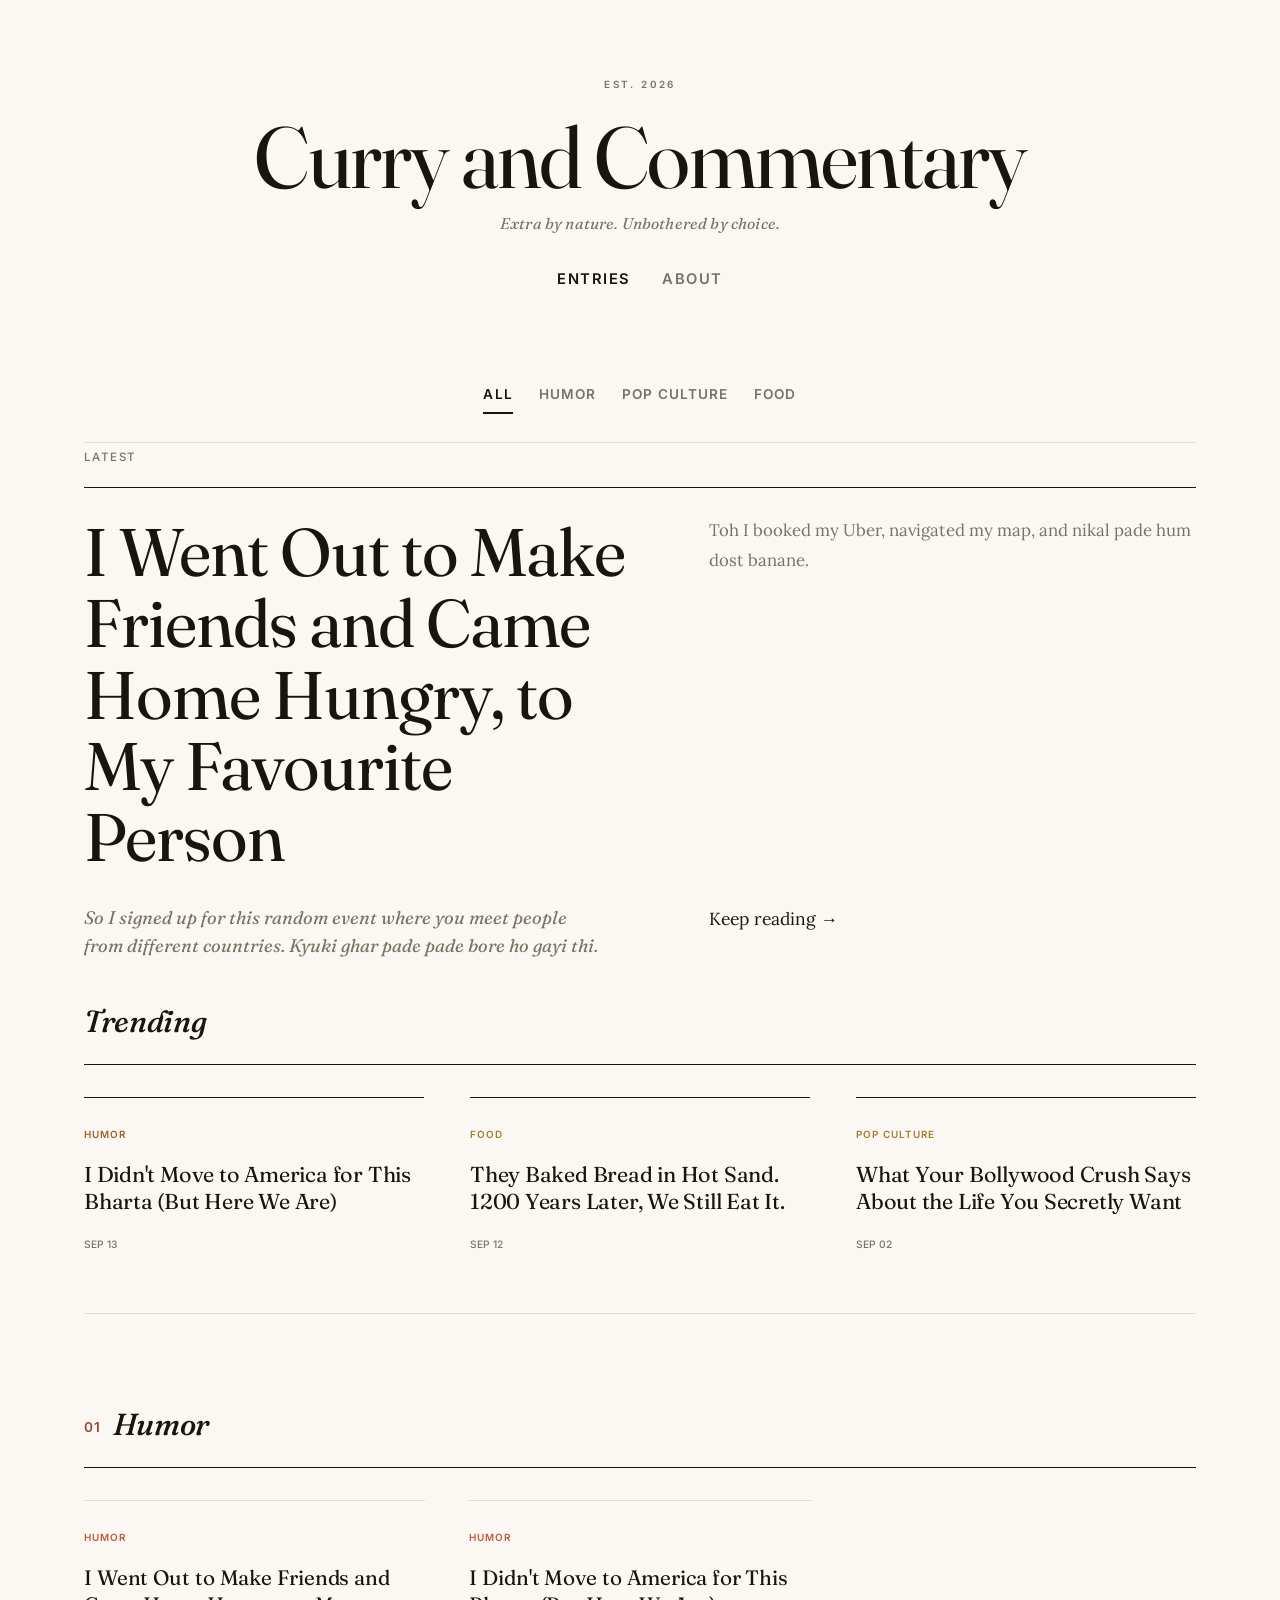
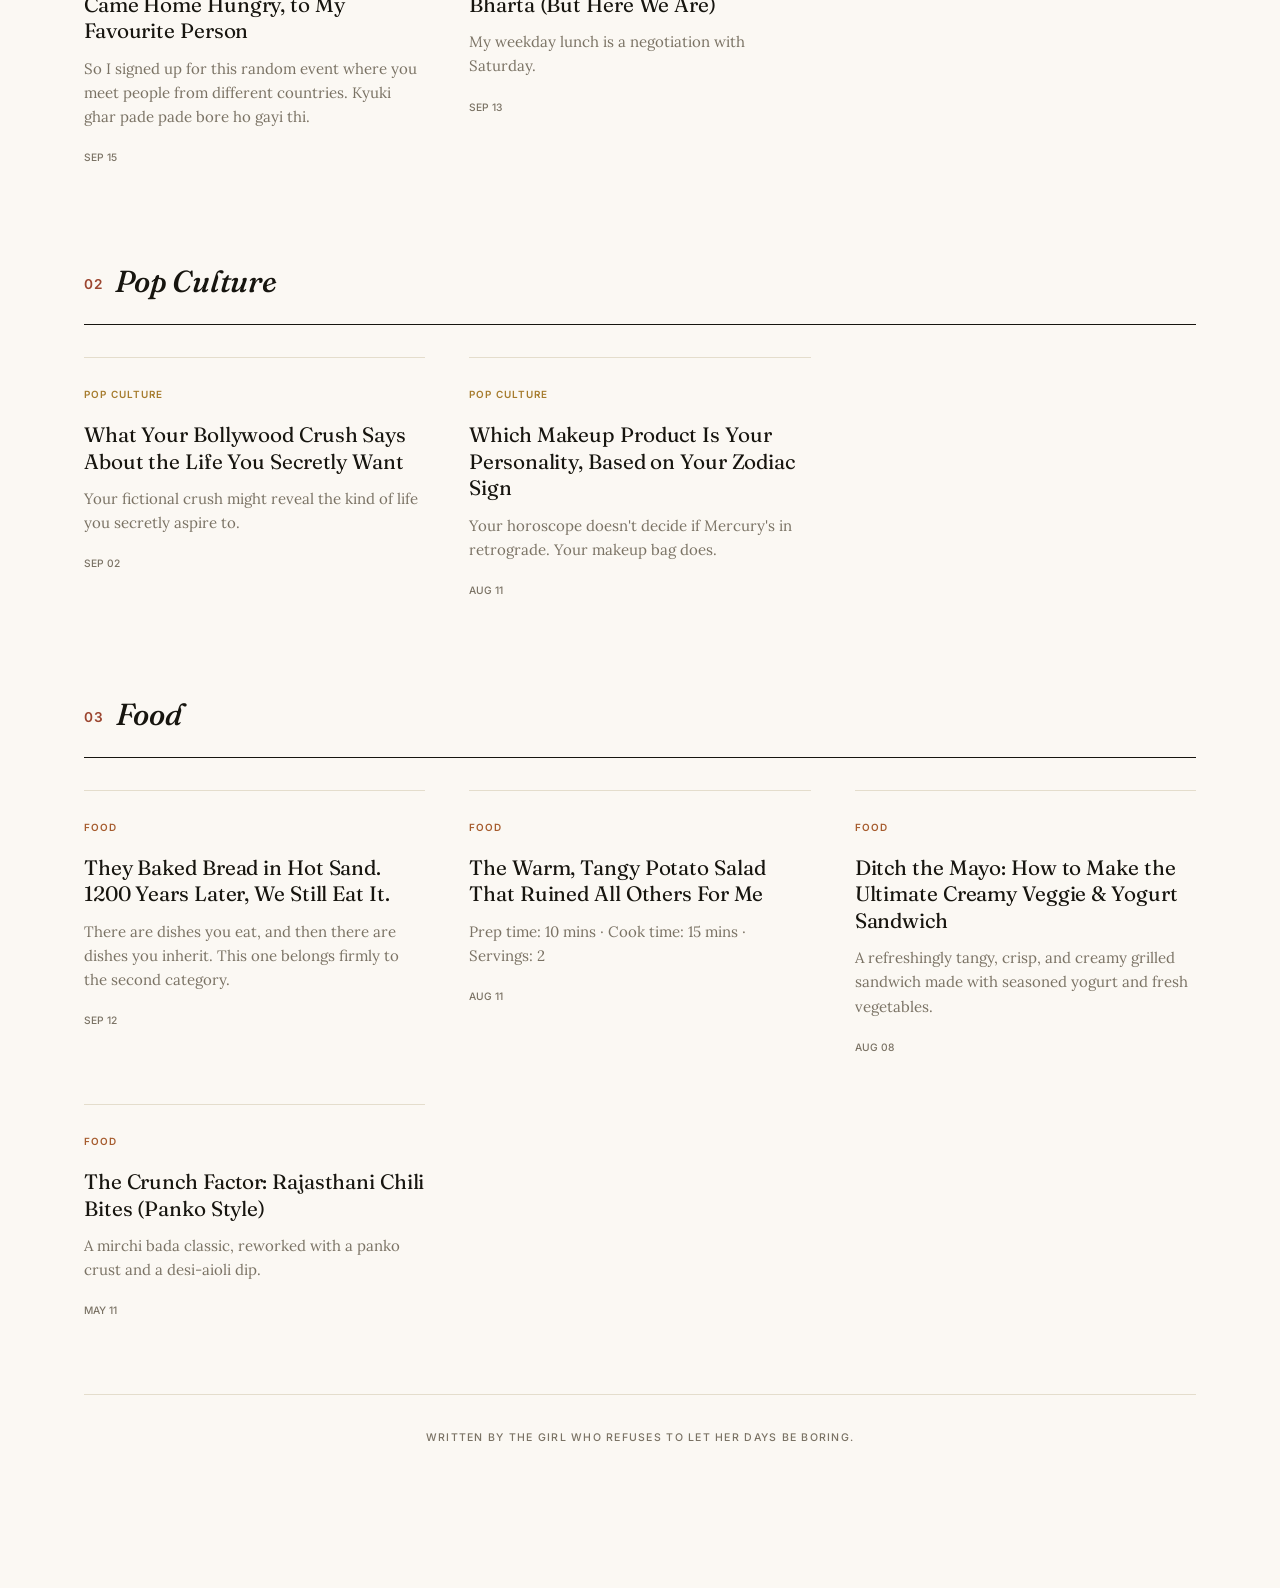
==== index.html @ 1347453e "Update index.html" ====
<!DOCTYPE html>
<html lang="en">
<head>
<meta charset="UTF-8">
<meta name="viewport" content="width=device-width, initial-scale=1.0">
<title>Curry and Commentary</title>
<meta name="description" content="Extra by nature. Unbothered by choice.">
<link rel="stylesheet" href="style.css">
</head>
<body class="home">
<div class="sky">

  <header class="site-head">
    <span class="mark">est. 2026</span>
    <h1>Curry and Commentary</h1>
    <p>Extra by nature. Unbothered by choice.</p>
    <nav class="site-nav">
      <a href="index.html" class="current">Entries</a>
      <a href="about.html">About</a>
    </nav>
  </header>

  <nav class="genre-nav">
      <a class="genre-pill active" href="#top">All</a>
      <a class="genre-pill" href="#sec-humor">Humor</a>
      <a class="genre-pill" href="#sec-pop-culture">Pop Culture</a>
      <a class="genre-pill" href="#sec-food">Food</a>
  </nav>

  <main class="page mag" id="top">

    <div class="entry-meta">Latest</div>
    <div class="entry">
      <h2><a href="post-24.html" style="color:inherit;background-image:none;">I Went Out to Make Friends and Came Home Hungry, to My Favourite Person</a></h2>
      <p class="dek">So I signed up for this random event where you meet people from different countries. Kyuki ghar pade pade bore ho gayi thi.</p>
      <p>Toh I booked my Uber, navigated my map, and nikal pade hum dost banane.</p>
      <p><a href="post-24.html">Keep reading →</a></p>
    </div>

    <div class="section-head" style="margin-top:36px;">
      <h2>Trending</h2>
    </div>
    <div class="trending-strip">
      <a class="trending-card" href="post-23.html">
        <span class="tag">Humor</span>
        <h4>I Didn't Move to America for This Bharta (But Here We Are)</h4>
        <span class="card-date">Sep 13</span>
      </a>
      <a class="trending-card" href="post-22.html">
        <span class="tag">Food</span>
        <h4>They Baked Bread in Hot Sand. 1200 Years Later, We Still Eat It.</h4>
        <span class="card-date">Sep 12</span>
      </a>
      <a class="trending-card" href="post-21.html">
        <span class="tag">Pop Culture</span>
        <h4>What Your Bollywood Crush Says About the Life You Secretly Want</h4>
        <span class="card-date">Sep 02</span>
      </a>
    </div>

    <hr class="rule">

    <section class="genre-section" id="sec-humor">
      <div class="section-head">
        <h2>Humor</h2>
      </div>
      <div class="card-grid">
      <article class="card">
        <span class="card-genre">Humor</span>
        <h3><a href="post-24.html" style="color:inherit;">I Went Out to Make Friends and Came Home Hungry, to My Favourite Person</a></h3>
        <p>So I signed up for this random event where you meet people from different countries. Kyuki ghar pade pade bore ho gayi thi.</p>
        <span class="card-date">Sep 15</span>
      </article>
      <article class="card">
        <span class="card-genre">Humor</span>
        <h3><a href="post-23.html" style="color:inherit;">I Didn't Move to America for This Bharta (But Here We Are)</a></h3>
        <p>My weekday lunch is a negotiation with Saturday.</p>
        <span class="card-date">Sep 13</span>
      </article>
      </div>
    </section>

    <section class="genre-section" id="sec-pop-culture">
      <div class="section-head">
        <h2>Pop Culture</h2>
      </div>
      <div class="card-grid">
      <article class="card">
        <span class="card-genre">Pop Culture</span>
        <h3><a href="post-21.html" style="color:inherit;">What Your Bollywood Crush Says About the Life You Secretly Want</a></h3>
        <p>Your fictional crush might reveal the kind of life you secretly aspire to.</p>
        <span class="card-date">Sep 02</span>
      </article>
      <article class="card">
        <span class="card-genre">Pop Culture</span>
        <h3><a href="post-20.html" style="color:inherit;">Which Makeup Product Is Your Personality, Based on Your Zodiac Sign</a></h3>
        <p>Your horoscope doesn't decide if Mercury's in retrograde. Your makeup bag does.</p>
        <span class="card-date">Aug 11</span>
      </article>
      </div>
    </section>

    <section class="genre-section" id="sec-food">
      <div class="section-head">
        <h2>Food</h2>
      </div>
      <div class="card-grid">
      <article class="card">
        <span class="card-genre">Food</span>
        <h3><a href="post-22.html" style="color:inherit;">They Baked Bread in Hot Sand. 1200 Years Later, We Still Eat It.</a></h3>
        <p>There are dishes you eat, and then there are dishes you inherit. This one belongs firmly to the second category.</p>
        <span class="card-date">Sep 12</span>
      </article>
      <article class="card">
        <span class="card-genre">Food</span>
        <h3><a href="post-19.html" style="color:inherit;">The Warm, Tangy Potato Salad That Ruined All Others For Me</a></h3>
        <p>Prep time: 10 mins · Cook time: 15 mins · Servings: 2</p>
        <span class="card-date">Aug 11</span>
      </article>
      <article class="card">
        <span class="card-genre">Food</span>
        <h3><a href="post-18.html" style="color:inherit;">Ditch the Mayo: How to Make the Ultimate Creamy Veggie & Yogurt Sandwich</a></h3>
        <p>A refreshingly tangy, crisp, and creamy grilled sandwich made with seasoned yogurt and fresh vegetables.</p>
        <span class="card-date">Aug 08</span>
      </article>
      <article class="card">
        <span class="card-genre">Food</span>
        <h3><a href="post-15.html" style="color:inherit;">The Crunch Factor: Rajasthani Chili Bites (Panko Style)</a></h3>
        <p>A mirchi bada classic, reworked with a panko crust and a desi-aioli dip.</p>
        <span class="card-date">May 11</span>
      </article>
      </div>
    </section>
  </main>

  <footer class="site-foot">Written by the girl who refuses to let her days be boring.</footer>
</div>

</body>
</html>
---- style.css ----
@import url('https://fonts.googleapis.com/css2?family=Fraunces:ital,opsz,wght@0,9..144,300;0,9..144,400;0,9..144,500;0,9..144,600;1,9..144,400;1,9..144,500&family=Lora:ital,wght@0,400;0,500;1,400;1,500&family=Inter:wght@400;500;600;700&display=swap');

:root {
  --paper: #FBF8F3;
  --paper-alt: #F3EEE3;
  --ink: #17150F;
  --text: #221F18;
  --text-soft: #7A7264;
  --accent: #9C4630;
  --accent-soft: #C98066;
  --line: #E4DDCC;
  --line-strong: #17150F;

  --display: 'Fraunces', serif;
  --body: 'Lora', serif;
  --mono: 'Inter', sans-serif;
}

* { box-sizing: border-box; }
html { scroll-behavior: smooth; }
@media (prefers-reduced-motion: reduce) {
  html { scroll-behavior: auto; }
  * { animation-duration: 0.01ms !important; animation-iteration-count: 1 !important; transition-duration: 0.01ms !important; }
}

body {
  margin: 0;
  background: var(--paper);
  color: var(--text);
  font-family: var(--body);
  line-height: 1.75;
  -webkit-font-smoothing: antialiased;
  font-size: 17px;
}

a {
  color: var(--ink);
  text-decoration: none;
  background-image: linear-gradient(currentColor, currentColor);
  background-size: 0% 1px;
  background-repeat: no-repeat;
  background-position: 0 100%;
  transition: background-size 0.3s ease, color 0.3s ease;
}
a:hover, a:focus-visible { background-size: 100% 1px; color: var(--accent); }
a:focus-visible, button:focus-visible { outline: 1px solid var(--accent); outline-offset: 4px; }

.sky { max-width: 700px; margin: 0 auto; padding: 0 24px 140px; }
body.home .sky { max-width: 1160px; }

/* ---- Masthead ---- */
.site-head {
  color: var(--text);
  text-align: center;
  padding: 68px 0 34px;
  margin-bottom: 56px;
}
.site-head .mark {
  display: inline-block;
  font-family: var(--mono);
  font-weight: 600;
  font-size: 0.62rem;
  letter-spacing: 0.24em;
  text-transform: uppercase;
  color: var(--text-soft);
  margin-bottom: 22px;
}
.site-head h1 {
  font-family: var(--display);
  font-optical-sizing: auto;
  font-weight: 400;
  font-size: clamp(3rem, 9vw, 5.4rem);
  margin: 0 0 10px;
  color: var(--ink);
  letter-spacing: -0.02em;
  line-height: 0.98;
}
.site-head p {
  margin: 0 0 30px;
  font-size: 0.98rem;
  color: var(--text-soft);
  font-style: italic;
  font-family: var(--display);
  letter-spacing: 0.01em;
}
.site-nav {
  display: flex;
  gap: 32px;
  justify-content: center;
  font-family: var(--mono);
  font-weight: 600;
  font-size: 0.92rem;
  letter-spacing: 0.1em;
  text-transform: uppercase;
}
.site-nav a { color: var(--text-soft); background-image: none; }
.site-nav a.current { color: var(--ink); }
.site-nav a:hover { color: var(--accent); }

/* ---- Genre nav — quiet, no fills ---- */
.genre-nav {
  display: flex;
  gap: 26px;
  justify-content: center;
  flex-wrap: wrap;
  overflow-x: auto;
  padding: 0 2px 60px;
  -webkit-overflow-scrolling: touch;
  scrollbar-width: none;
  border-bottom: 1px solid var(--line);
  margin-bottom: 4px;
  padding-bottom: 28px;
}
.genre-nav::-webkit-scrollbar { display: none; }
.genre-pill {
  flex: 0 0 auto;
  font-family: var(--mono);
  font-weight: 600;
  font-size: 0.85rem;
  text-transform: uppercase;
  letter-spacing: 0.08em;
  padding: 0 0 5px;
  border: none;
  border-bottom: 2px solid transparent;
  border-radius: 0;
  background: transparent;
  color: var(--text-soft);
  white-space: nowrap;
  cursor: pointer;
  transition: color 0.25s ease, border-color 0.25s ease;
}
.genre-pill:hover { color: var(--accent); border-bottom-color: var(--accent-soft); }
.genre-pill.active { color: var(--ink); border-bottom-color: var(--ink); }

/* ---- Article page ---- */
.page {
  background: transparent;
  border: none;
  box-shadow: none;
  padding: 0;
  position: relative;
  animation: rise 0.5s ease both;
}
@keyframes rise { from { opacity: 0; transform: translateY(6px); } to { opacity: 1; transform: translateY(0); } }

.stamp {
  position: absolute;
  top: 2px;
  right: 0;
  width: auto;
  height: auto;
  border: none;
  background: transparent;
  text-align: right;
}
.stamp-inner { font-family: var(--mono); font-weight: 500; font-size: 0.62rem; line-height: 1.4; text-align: right; color: var(--text-soft); letter-spacing: 0.06em; text-transform: uppercase; }
.stamp-inner b { display: block; font-size: 0.9rem; font-family: var(--display); font-style: italic; color: var(--ink); }
@media (max-width: 600px) { .stamp { position: static; margin: 0 0 22px; text-align: left; } .stamp-inner, .stamp-inner b { text-align: left; } }

.entry-meta {
  font-family: var(--mono);
  font-size: 0.66rem;
  font-weight: 500;
  text-transform: uppercase;
  letter-spacing: 0.12em;
  color: var(--text-soft);
  margin-bottom: 22px;
  padding-right: 90px;
}
.entry-meta a { color: var(--text-soft); font-weight: 600; }
.entry-meta a:hover { color: var(--accent); }

.entry h2, .entry h1.post-title {
  font-family: var(--display);
  font-optical-sizing: auto;
  font-weight: 400;
  font-style: normal;
  font-size: clamp(2.1rem, 5.4vw, 3.1rem);
  line-height: 1.06;
  letter-spacing: -0.015em;
  margin: 0 0 20px;
  max-width: 100%;
  color: var(--ink);
}
.entry .dek {
  color: var(--text-soft);
  font-size: 1.14rem;
  font-style: italic;
  font-family: var(--display);
  margin: 0 0 46px;
  max-width: 92%;
  border-left: none;
  padding-left: 0;
  line-height: 1.5;
}
.entry p { margin: 0 0 24px; font-size: 1.09rem; }
/* Drop cap on the actual opening line of the article — not the italic dek above it */
.entry .dek + p::first-letter,
.entry > p:first-child:not(.dek)::first-letter {
  font-family: var(--display);
  font-weight: 400;
  font-style: italic;
  font-size: 4.2em;
  float: left;
  line-height: 0.78;
  padding: 0.06em 0.1em 0 0;
  color: var(--accent);
}

.entry h3.sub {
  font-family: var(--display);
  font-weight: 500;
  font-style: italic;
  font-size: 1.5rem;
  margin: 54px 0 18px;
  color: var(--ink);
  padding-bottom: 0;
  border-bottom: none;
  position: static;
}
.entry h3.sub::before { content: none; }
.entry ul.tactics, .entry ol.tactics { margin: 0 0 24px; padding-left: 26px; }
.entry ul.tactics li, .entry ol.tactics li { margin-bottom: 12px; font-size: 1.06rem; }

.exchange {
  margin: 0 0 24px;
  padding: 4px 0 4px 22px;
  background: transparent;
  border-left: 1px solid var(--line-strong);
  border-radius: 0;
}
.exchange p { margin: 0 0 4px; font-size: 1.02rem; }
.exchange p:last-child { margin-bottom: 0; }
.exchange .who { font-family: var(--mono); font-weight: 600; font-size: 0.62rem; text-transform: uppercase; letter-spacing: 0.1em; color: var(--accent); }

.entry blockquote.kill-shot {
  font-family: var(--display);
  font-style: italic;
  font-weight: 400;
  font-size: 1.6rem;
  line-height: 1.35;
  border-left: none;
  padding: 6px 0;
  margin: 44px 0;
  color: var(--ink);
  letter-spacing: -0.01em;
}
@media (min-width: 860px) {
  .entry blockquote.kill-shot {
    margin-left: -40px;
    margin-right: -40px;
    font-size: 1.85rem;
  }
}

hr.rule { border: none; border-top: 1px solid var(--line); margin: 56px 0; }

.back-link { display: inline-block; margin-bottom: 42px; font-family: var(--mono); font-weight: 500; font-size: 0.68rem; text-transform: uppercase; letter-spacing: 0.1em; color: var(--text-soft); }
.back-link:hover { color: var(--accent); }

.engagement { margin: 56px 0 12px; padding-top: 32px; border-top: 1px solid var(--line); }
.engagement #like-btn {
  font-family: var(--mono); font-weight: 500; font-size: 0.78rem;
  background: transparent; border: 1px solid var(--ink); color: var(--ink);
  padding: 9px 20px; border-radius: 100px; cursor: pointer;
  transition: background 0.25s ease, color 0.25s ease, border-color 0.25s ease;
}
.engagement #like-btn:hover { background: var(--ink); border-color: var(--ink); color: var(--paper); }
#disqus_thread { margin-top: 34px; }

/* ---- Index list (fallback) ---- */
.entry-list { margin-top: 8px; }
.entry-row { display: grid; grid-template-columns: 108px 1fr; gap: 22px; padding: 26px 0; border-top: 1px solid var(--line); }
.entry-row .date { font-family: var(--mono); font-weight: 500; font-size: 0.68rem; color: var(--text-soft); padding-top: 4px; text-transform: uppercase; }
.entry-row h3 { font-family: var(--display); font-weight: 500; font-style: italic; font-size: 1.4rem; margin: 0 0 6px; color: var(--ink); }
.entry-row p { margin: 0; color: var(--text-soft); font-size: 0.96rem; }
.entry-row .genre-tag { display: inline-block; font-family: var(--mono); font-weight: 600; font-size: 0.6rem; text-transform: uppercase; letter-spacing: 0.08em; color: var(--accent); margin-top: 8px; }
@media (max-width: 520px) { .entry-row { grid-template-columns: 1fr; gap: 8px; } }

/* ---- Footer ---- */
.site-foot {
  text-align: center; color: var(--text-soft); font-family: var(--mono); font-weight: 500;
  font-size: 0.66rem; text-transform: uppercase; letter-spacing: 0.12em;
  margin-top: 70px; padding-top: 34px; border-top: 1px solid var(--line);
}

/* ================= MAGAZINE HOMEPAGE ================= */
.page.mag { padding: 0; }

.section-head {
  display: flex; align-items: baseline; gap: 14px; justify-content: space-between;
  margin: 84px 0 32px; padding-bottom: 16px; border-bottom: 1px solid var(--line-strong);
}
.section-head h2 {
  font-family: var(--display); font-style: italic; font-weight: 500;
  font-size: 1.9rem; letter-spacing: -0.01em;
  color: var(--ink); margin: 0; position: static; padding-left: 0;
}
.section-head h2::before { content: none; }

/* Editorial numbering on genre sections — purely visual, generated via CSS counters */
.page.mag { counter-reset: section; }
.genre-section { counter-increment: section; }
.genre-section .section-head h2::before {
  content: counter(section, decimal-leading-zero);
  display: inline-block;
  font-family: var(--mono);
  font-style: normal;
  font-weight: 600;
  font-size: 0.85rem;
  letter-spacing: 0.06em;
  color: var(--accent);
  margin-right: 12px;
  vertical-align: middle;
}

.trending-strip { display: grid; grid-template-columns: repeat(3, 1fr); gap: 46px; margin: 0 0 8px; }
.trending-card {
  display: block; background: transparent; border: none; border-top: 1px solid var(--line-strong);
  padding: 20px 0 0; color: inherit; background-image: none;
  transition: opacity 0.25s ease;
}
.trending-card:hover { opacity: 0.7; }
.trending-card .tag {
  display: inline; font-family: var(--mono); font-weight: 600; font-size: 0.62rem;
  text-transform: uppercase; letter-spacing: 0.1em; color: var(--accent);
  background: transparent; padding: 0; border-radius: 0;
}
.trending-card h4 { font-family: var(--display); font-weight: 400; font-style: normal; font-size: 1.35rem; line-height: 1.24; margin: 14px 0 12px; color: var(--ink); letter-spacing: -0.01em; }
.trending-card .card-date { font-family: var(--mono); font-weight: 500; font-size: 0.64rem; color: var(--text-soft); text-transform: uppercase; }
@media (max-width: 700px) { .trending-strip { grid-template-columns: 1fr; gap: 32px; } }

.card-grid { display: grid; grid-template-columns: repeat(3, 1fr); gap: 44px; }
@media (max-width: 700px) { .card-grid { grid-template-columns: 1fr; gap: 32px; } }

.card { border-top: 1px solid var(--line); padding-top: 20px; }
.card .card-genre {
  display: inline; font-family: var(--mono); font-weight: 600; font-size: 0.62rem;
  text-transform: uppercase; letter-spacing: 0.1em; color: var(--accent);
  background: transparent; padding: 0; border-radius: 0;
}
.card h3 { font-family: var(--display); font-weight: 400; font-style: normal; font-size: 1.3rem; line-height: 1.28; margin: 14px 0 12px; color: var(--ink); letter-spacing: -0.005em; }
.card p { color: var(--text-soft); font-size: 0.94rem; margin: 0 0 12px; line-height: 1.6; }
.card .card-date { font-family: var(--mono); font-weight: 500; font-size: 0.64rem; color: var(--text-soft); text-transform: uppercase; }

/* subtle per-genre tint — text color only, never a fill, keeps the quiet palette */
#sec-self-improvement .card-genre, #sec-self-improvement .trending-card .tag { color: #5C6B4F; }
#sec-feminism .card-genre { color: #8E3B4E; }
#sec-beauty .card-genre { color: #B06A82; }
#sec-pop-culture .card-genre { color: #A67C2E; }
#sec-fashion .card-genre { color: #6B4A6E; }
#sec-food .card-genre { color: #A65C2E; }
#sec-humor .card-genre { color: #C1583F; }
#sec-health .card-genre { color: #3E7D6E; }
#sec-career .card-genre { color: #3E5F82; }
#sec-life .card-genre { color: #8C6B3F; }
.trending-strip .trending-card:nth-child(1) .tag { color: #A65C2E; }
.trending-strip .trending-card:nth-child(2) .tag,
.trending-strip .trending-card:nth-child(3) .tag { color: #A67C2E; }

/* first feature block on homepage — a true lead-story spread, not just a bigger card */
#top > .entry-meta {
  padding-right: 0;
  font-size: 0.72rem;
  padding-bottom: 20px;
  margin-bottom: 28px;
  border-bottom: 1px solid var(--line-strong);
}
#top .entry h2 { font-size: clamp(2.6rem, 6.4vw, 4.2rem); }

@media (min-width: 860px) {
  #top .entry {
    display: grid;
    grid-template-columns: 1.15fr 1fr;
    column-gap: 64px;
    row-gap: 12px;
    align-items: start;
  }
  #top .entry > h2 { grid-column: 1; grid-row: 1; }
  #top .entry > p.dek { grid-column: 1; grid-row: 2; margin-bottom: 0; }
  #top .entry > p.dek + p {
    grid-column: 2; grid-row: 1;
    font-family: var(--body);
    font-style: normal;
    font-size: 1.05rem;
    color: var(--text-soft);
    margin: 0;
  }
  #top .entry > p.dek + p::first-letter { all: unset; }
  #top .entry > p:last-child { grid-column: 2; grid-row: 2; align-self: start; }
}
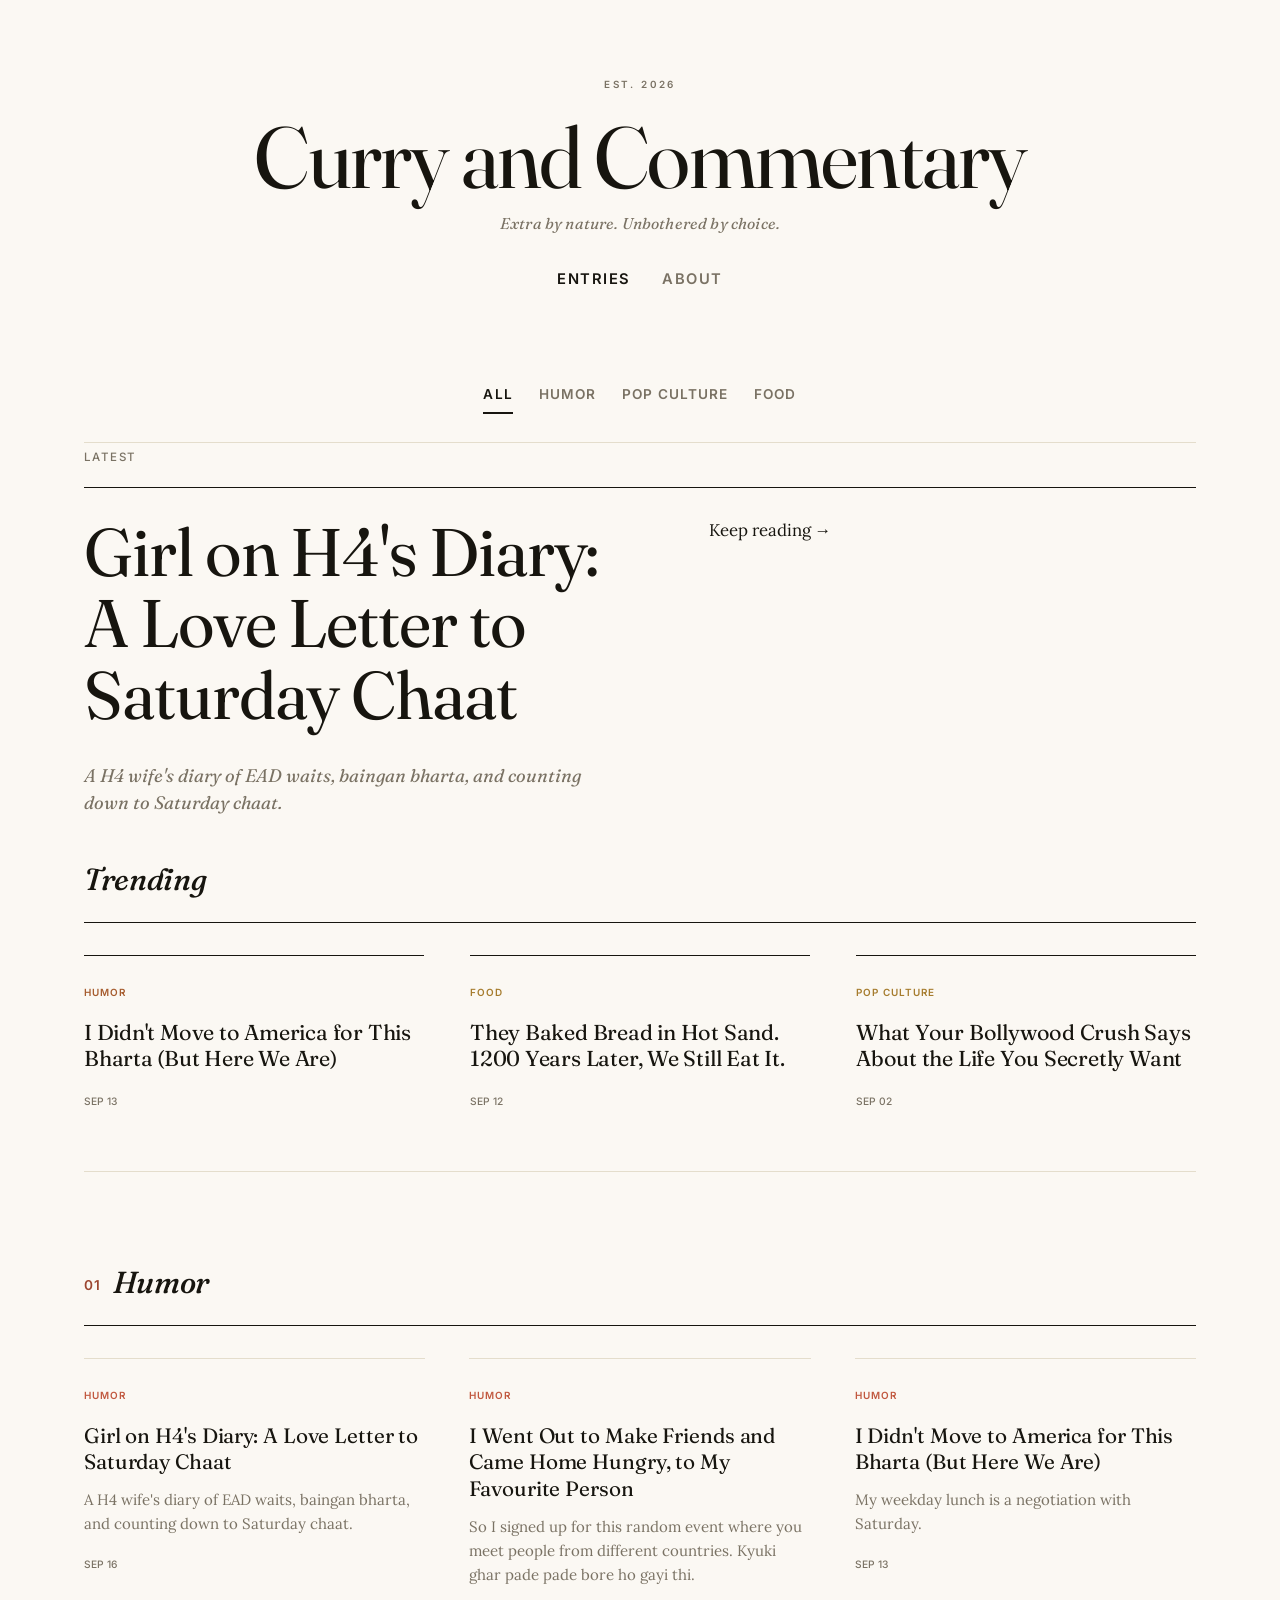
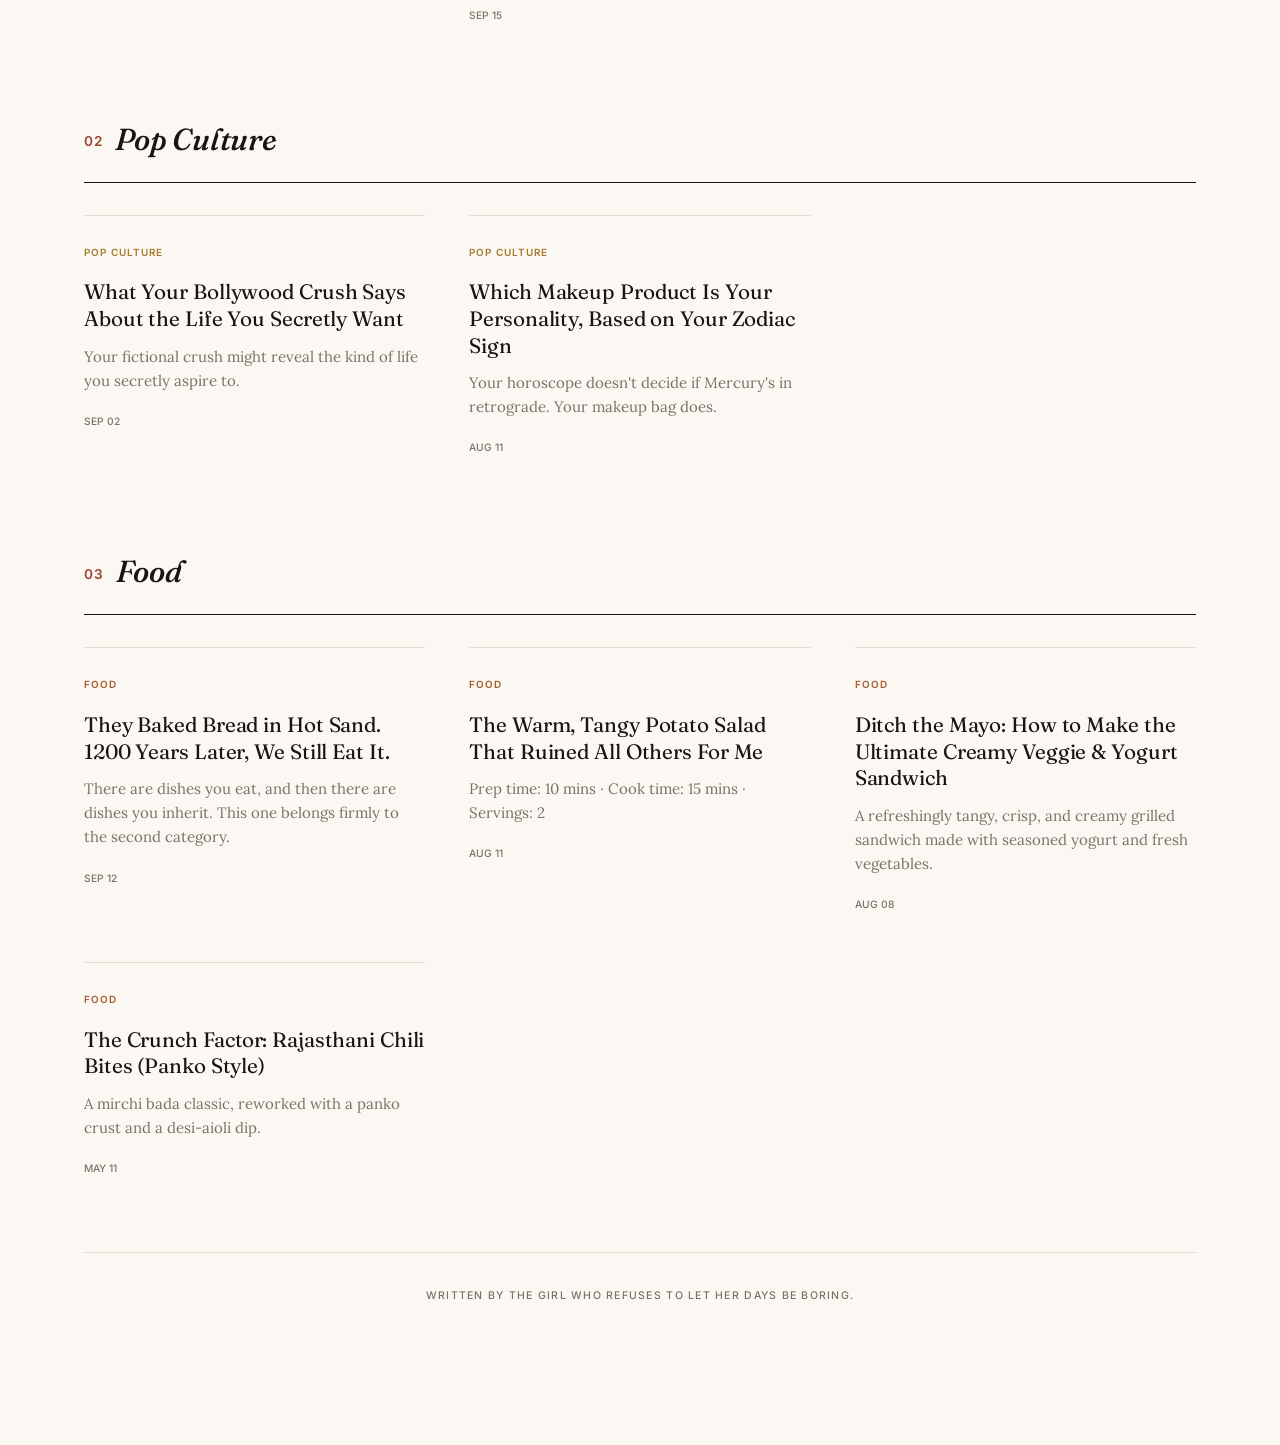
==== commit 10fb7a86: "Update index.html Update" ====
--- a/index.html
+++ b/index.html
@@ -31,10 +31,9 @@
 
     <div class="entry-meta">Latest</div>
     <div class="entry">
-      <h2><a href="post-24.html" style="color:inherit;background-image:none;">I Went Out to Make Friends and Came Home Hungry, to My Favourite Person</a></h2>
-      <p class="dek">So I signed up for this random event where you meet people from different countries. Kyuki ghar pade pade bore ho gayi thi.</p>
-      <p>Toh I booked my Uber, navigated my map, and nikal pade hum dost banane.</p>
-      <p><a href="post-24.html">Keep reading →</a></p>
+      <h2><a href="post-25.html" style="color:inherit;background-image:none;">Girl on H4's Diary: A Love Letter to Saturday Chaat</a></h2>
+      <p class="dek">A H4 wife's diary of EAD waits, baingan bharta, and counting down to Saturday chaat.</p>
+      <p><a href="post-25.html">Keep reading →</a></p>
     </div>
 
     <div class="section-head" style="margin-top:36px;">
@@ -65,7 +64,13 @@
         <h2>Humor</h2>
       </div>
       <div class="card-grid">
-      <article class="card">
+    <article class="card">
+<span class="card-genre">Humor</span>
+<h3><a href="post-25.html" style="color:inherit;">Girl on H4's Diary: A Love Letter to Saturday Chaat</a></h3>
+<p>A H4 wife's diary of EAD waits, baingan bharta, and counting down to Saturday chaat.</p>
+<span class="card-date">Sep 16</span>
+    </article>
+        <article class="card">
         <span class="card-genre">Humor</span>
         <h3><a href="post-24.html" style="color:inherit;">I Went Out to Make Friends and Came Home Hungry, to My Favourite Person</a></h3>
         <p>So I signed up for this random event where you meet people from different countries. Kyuki ghar pade pade bore ho gayi thi.</p>
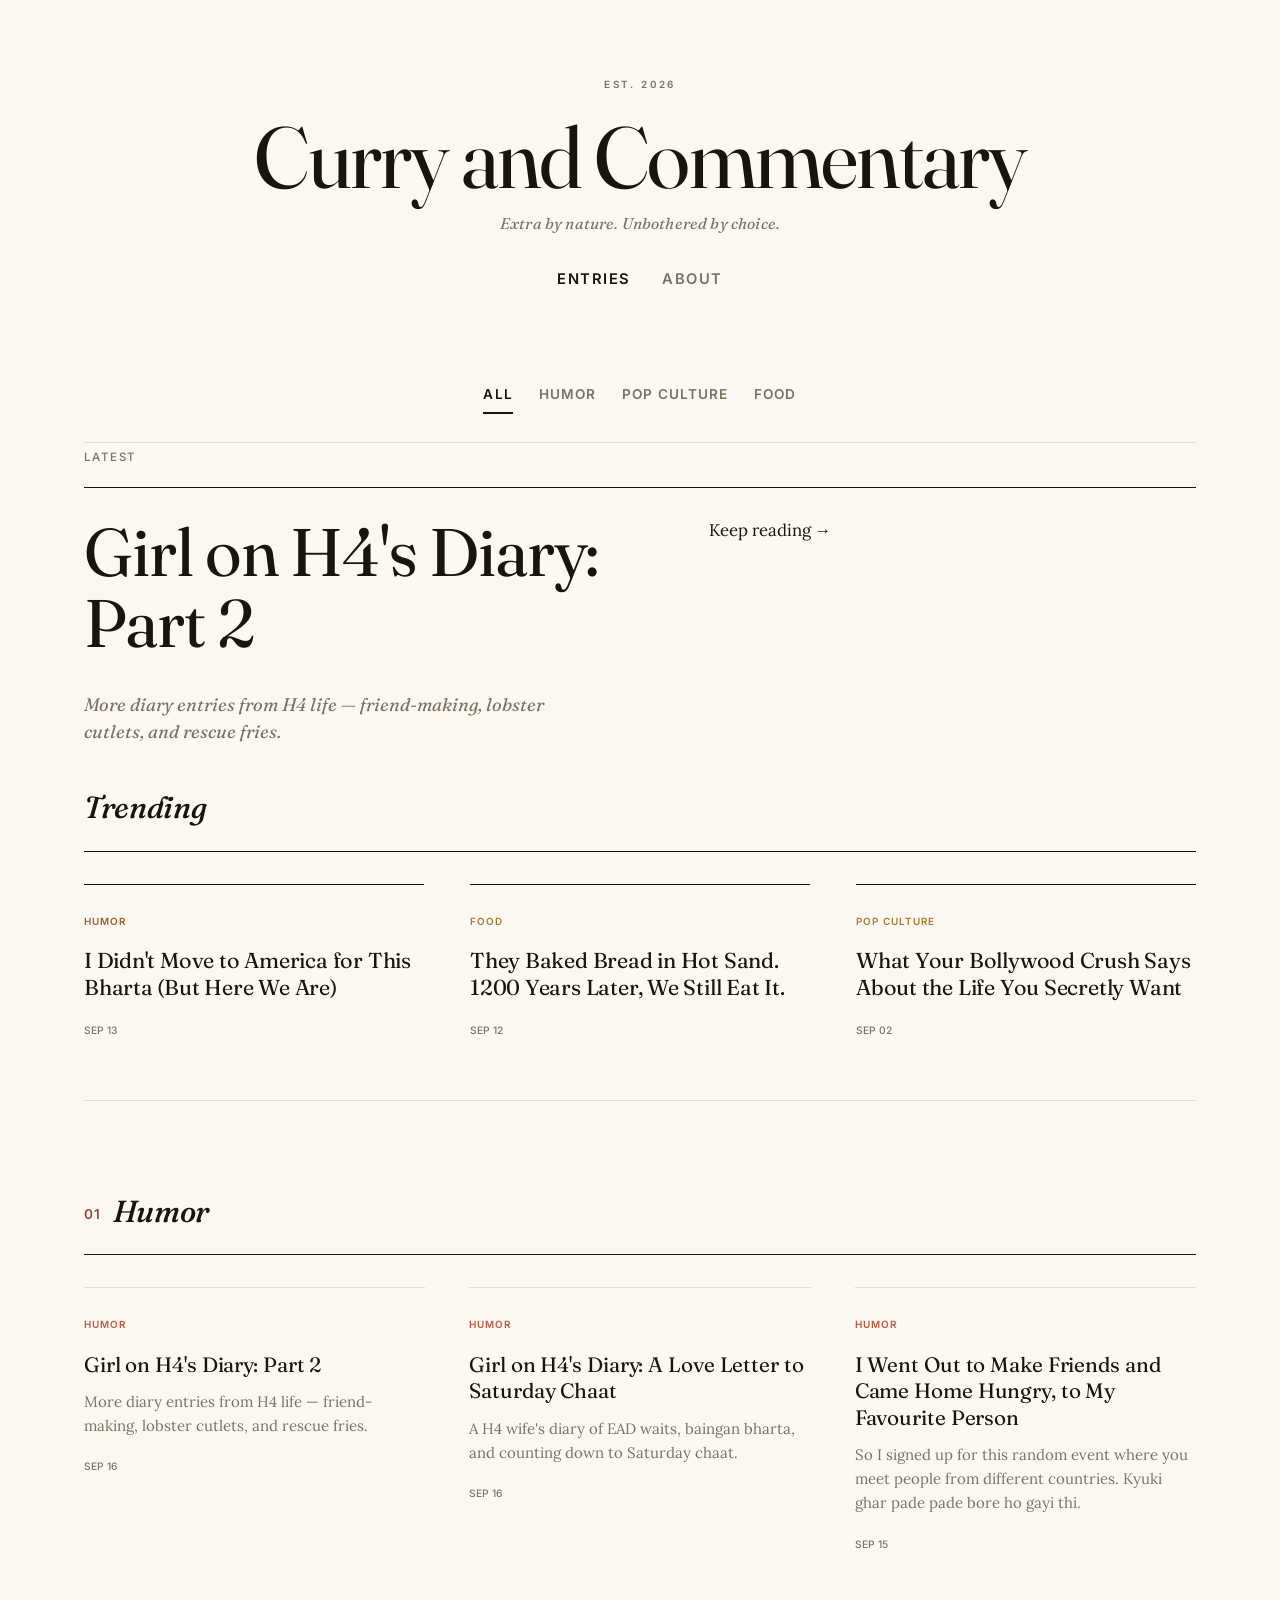
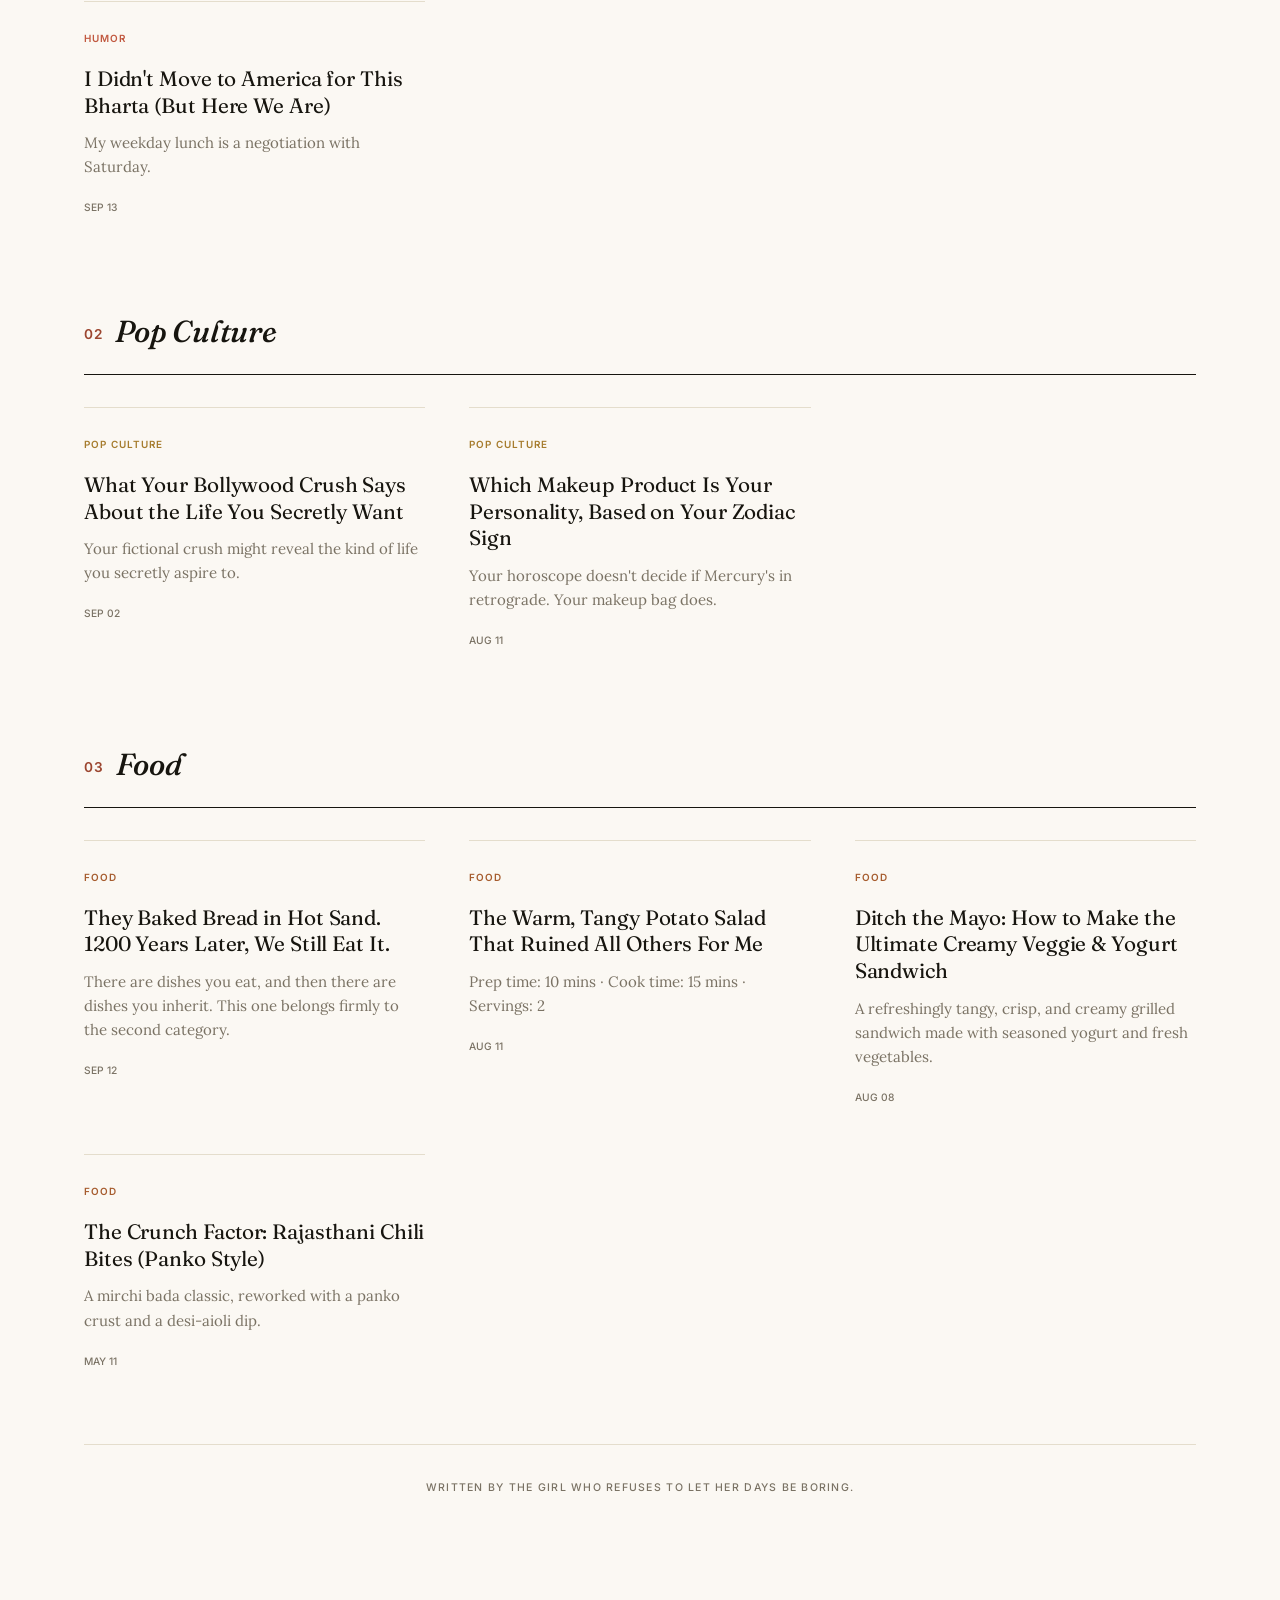
==== commit 36a3baf7: "Update index.html Update" ====
--- a/index.html
+++ b/index.html
@@ -31,9 +31,9 @@
 
     <div class="entry-meta">Latest</div>
     <div class="entry">
-      <h2><a href="post-25.html" style="color:inherit;background-image:none;">Girl on H4's Diary: A Love Letter to Saturday Chaat</a></h2>
-      <p class="dek">A H4 wife's diary of EAD waits, baingan bharta, and counting down to Saturday chaat.</p>
-      <p><a href="post-25.html">Keep reading →</a></p>
+      <h2><a href="post-26.html" style="color:inherit;background-image:none;">Girl on H4's Diary: Part 2</a></h2>
+      <p class="dek"> More diary entries from H4 life — friend-making, lobster cutlets, and rescue fries.</p>
+      <p><a href="post-26.html">Keep reading →</a></p>
     </div>
 
     <div class="section-head" style="margin-top:36px;">
@@ -65,6 +65,12 @@
       </div>
       <div class="card-grid">
     <article class="card">
+<span class="card-genre">Humor</span>
+<h3><a href="post-26.html" style="color:inherit;">Girl on H4's Diary: Part 2</a></h3>
+<p>More diary entries from H4 life — friend-making, lobster cutlets, and rescue fries.</p>
+<span class="card-date">Sep 16</span>
+    </article>
+        <article class="card">
 <span class="card-genre">Humor</span>
 <h3><a href="post-25.html" style="color:inherit;">Girl on H4's Diary: A Love Letter to Saturday Chaat</a></h3>
 <p>A H4 wife's diary of EAD waits, baingan bharta, and counting down to Saturday chaat.</p>
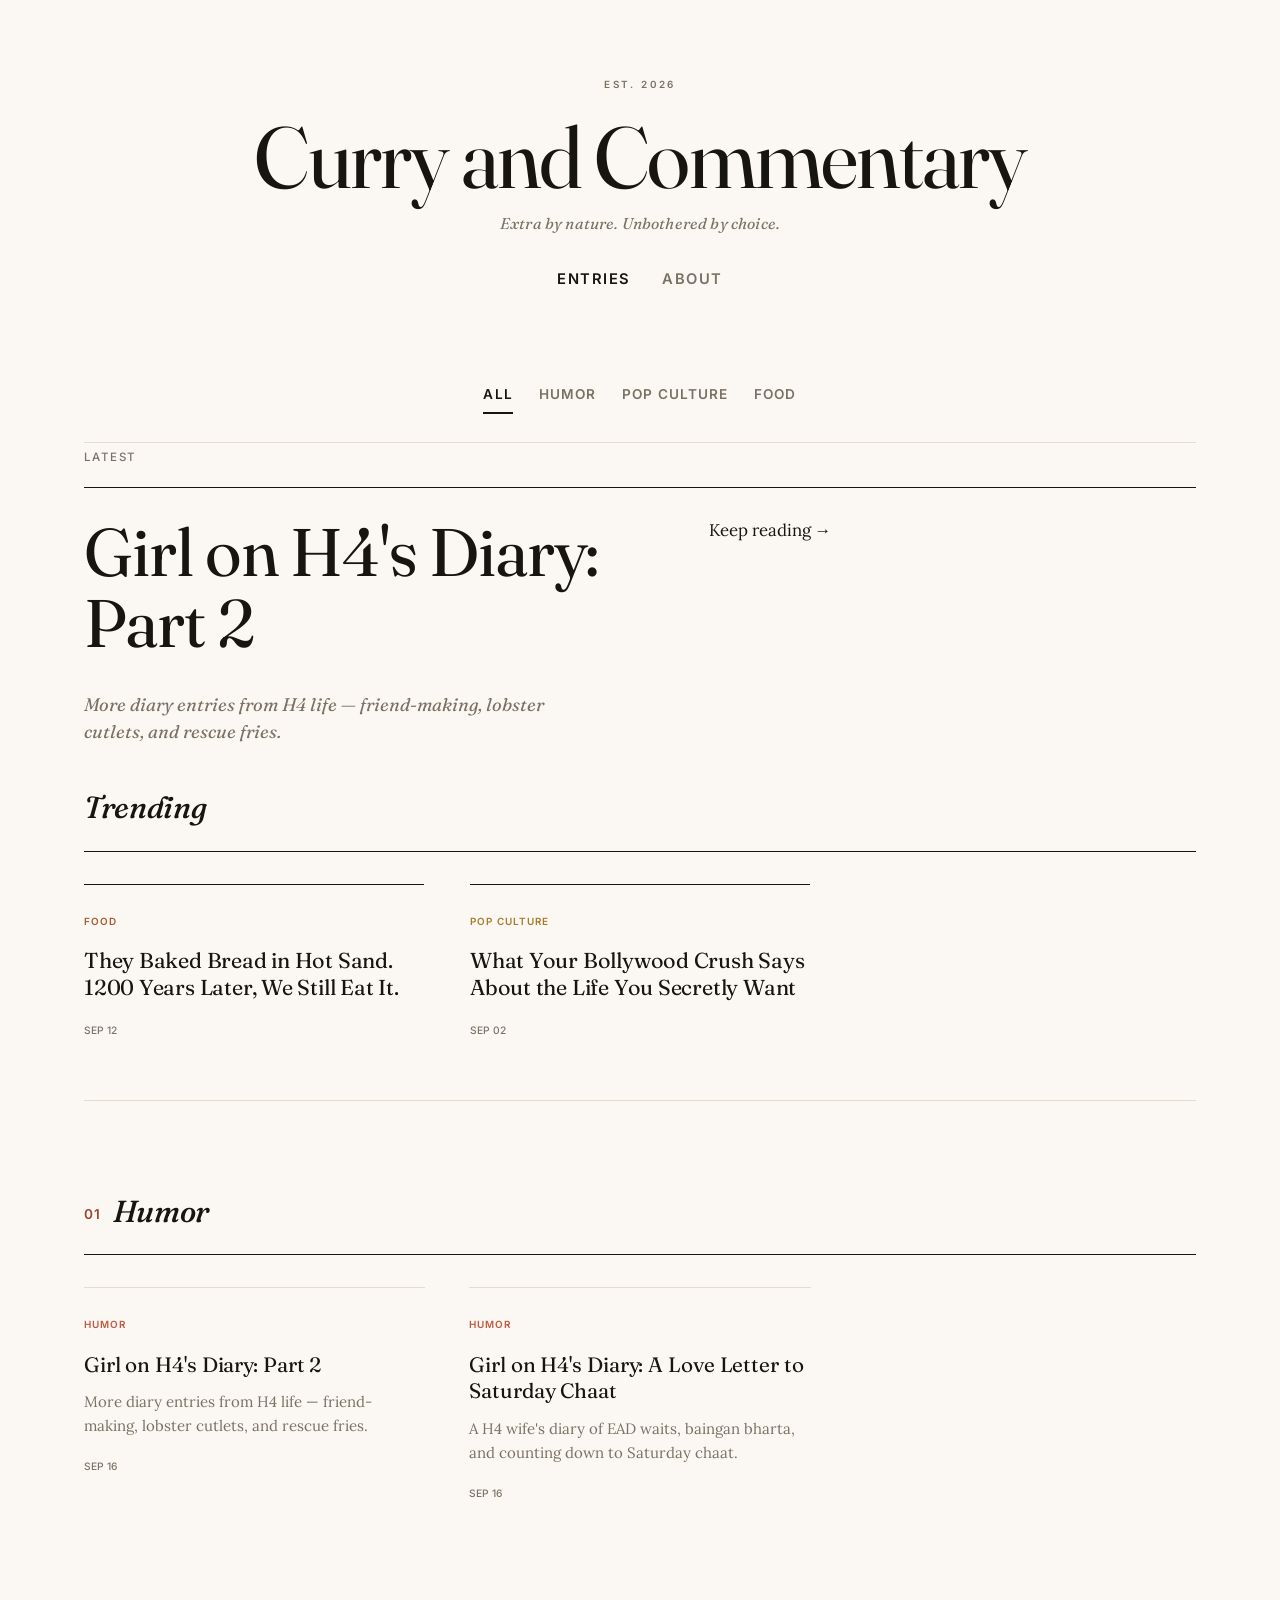
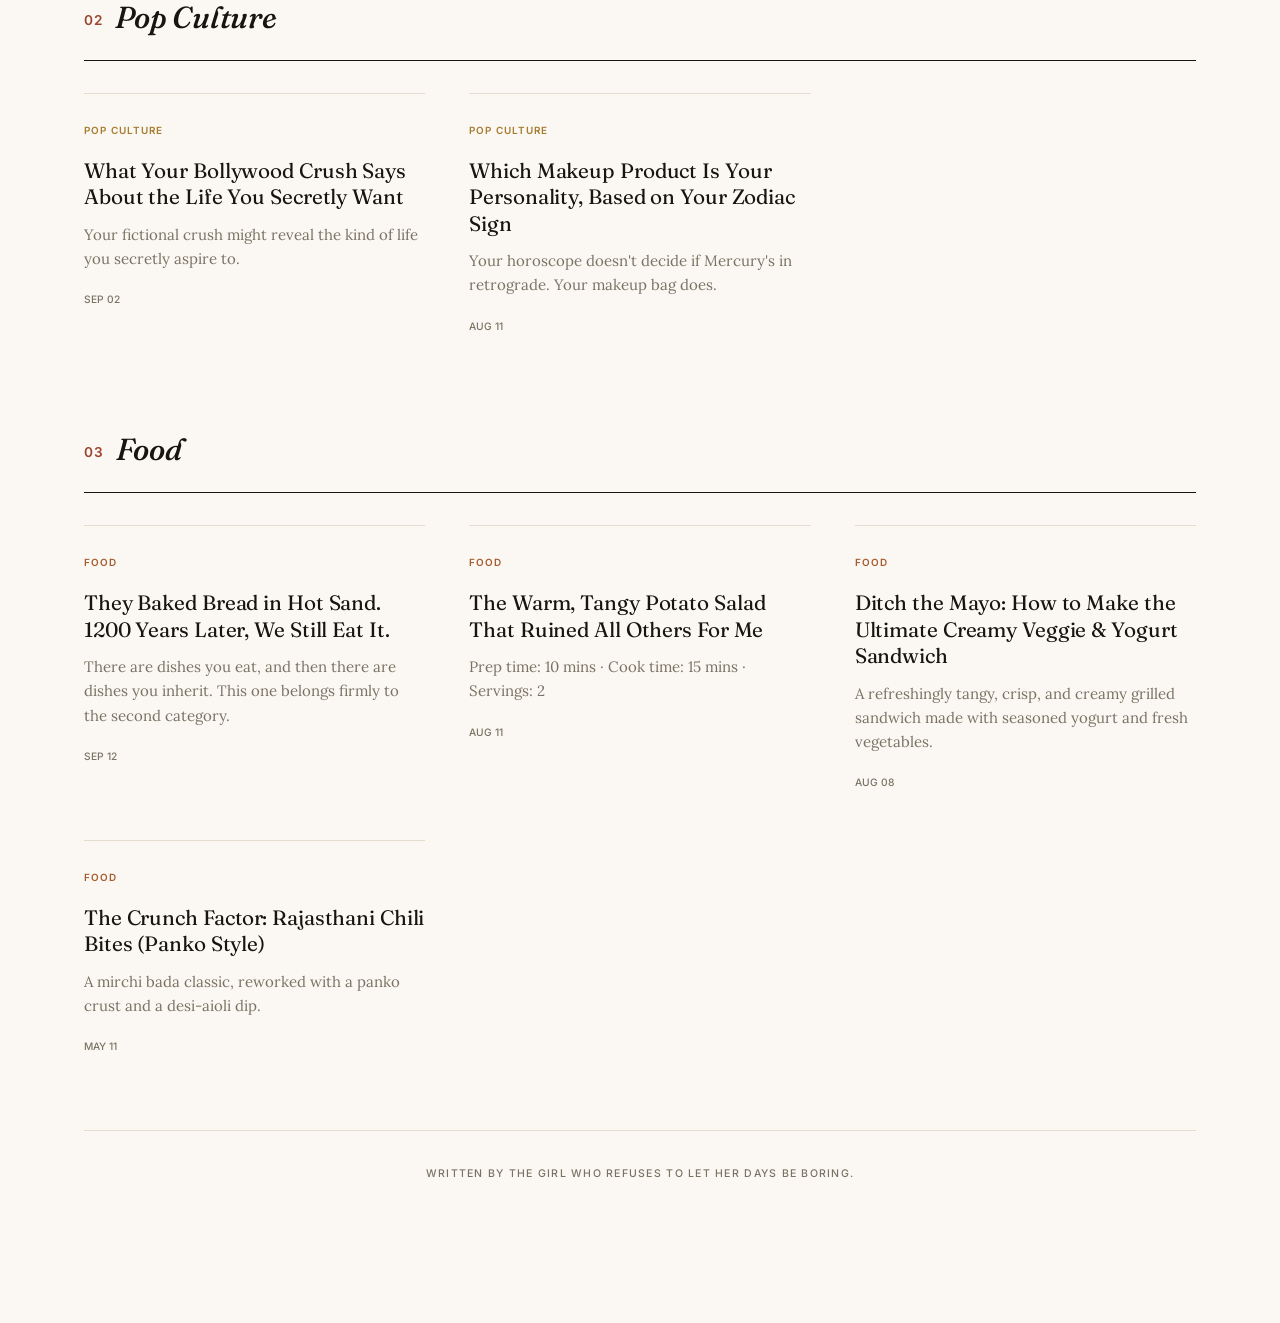
==== commit 0260480b: "Update index.html Commit" ====
--- a/index.html
+++ b/index.html
@@ -39,12 +39,7 @@
     <div class="section-head" style="margin-top:36px;">
       <h2>Trending</h2>
     </div>
-    <div class="trending-strip">
-      <a class="trending-card" href="post-23.html">
-        <span class="tag">Humor</span>
-        <h4>I Didn't Move to America for This Bharta (But Here We Are)</h4>
-        <span class="card-date">Sep 13</span>
-      </a>
+    <div class="trending-strip"> 
       <a class="trending-card" href="post-22.html">
         <span class="tag">Food</span>
         <h4>They Baked Bread in Hot Sand. 1200 Years Later, We Still Eat It.</h4>
@@ -76,18 +71,7 @@
 <p>A H4 wife's diary of EAD waits, baingan bharta, and counting down to Saturday chaat.</p>
 <span class="card-date">Sep 16</span>
     </article>
-        <article class="card">
-        <span class="card-genre">Humor</span>
-        <h3><a href="post-24.html" style="color:inherit;">I Went Out to Make Friends and Came Home Hungry, to My Favourite Person</a></h3>
-        <p>So I signed up for this random event where you meet people from different countries. Kyuki ghar pade pade bore ho gayi thi.</p>
-        <span class="card-date">Sep 15</span>
-      </article>
-      <article class="card">
-        <span class="card-genre">Humor</span>
-        <h3><a href="post-23.html" style="color:inherit;">I Didn't Move to America for This Bharta (But Here We Are)</a></h3>
-        <p>My weekday lunch is a negotiation with Saturday.</p>
-        <span class="card-date">Sep 13</span>
-      </article>
+        
       </div>
     </section>
 
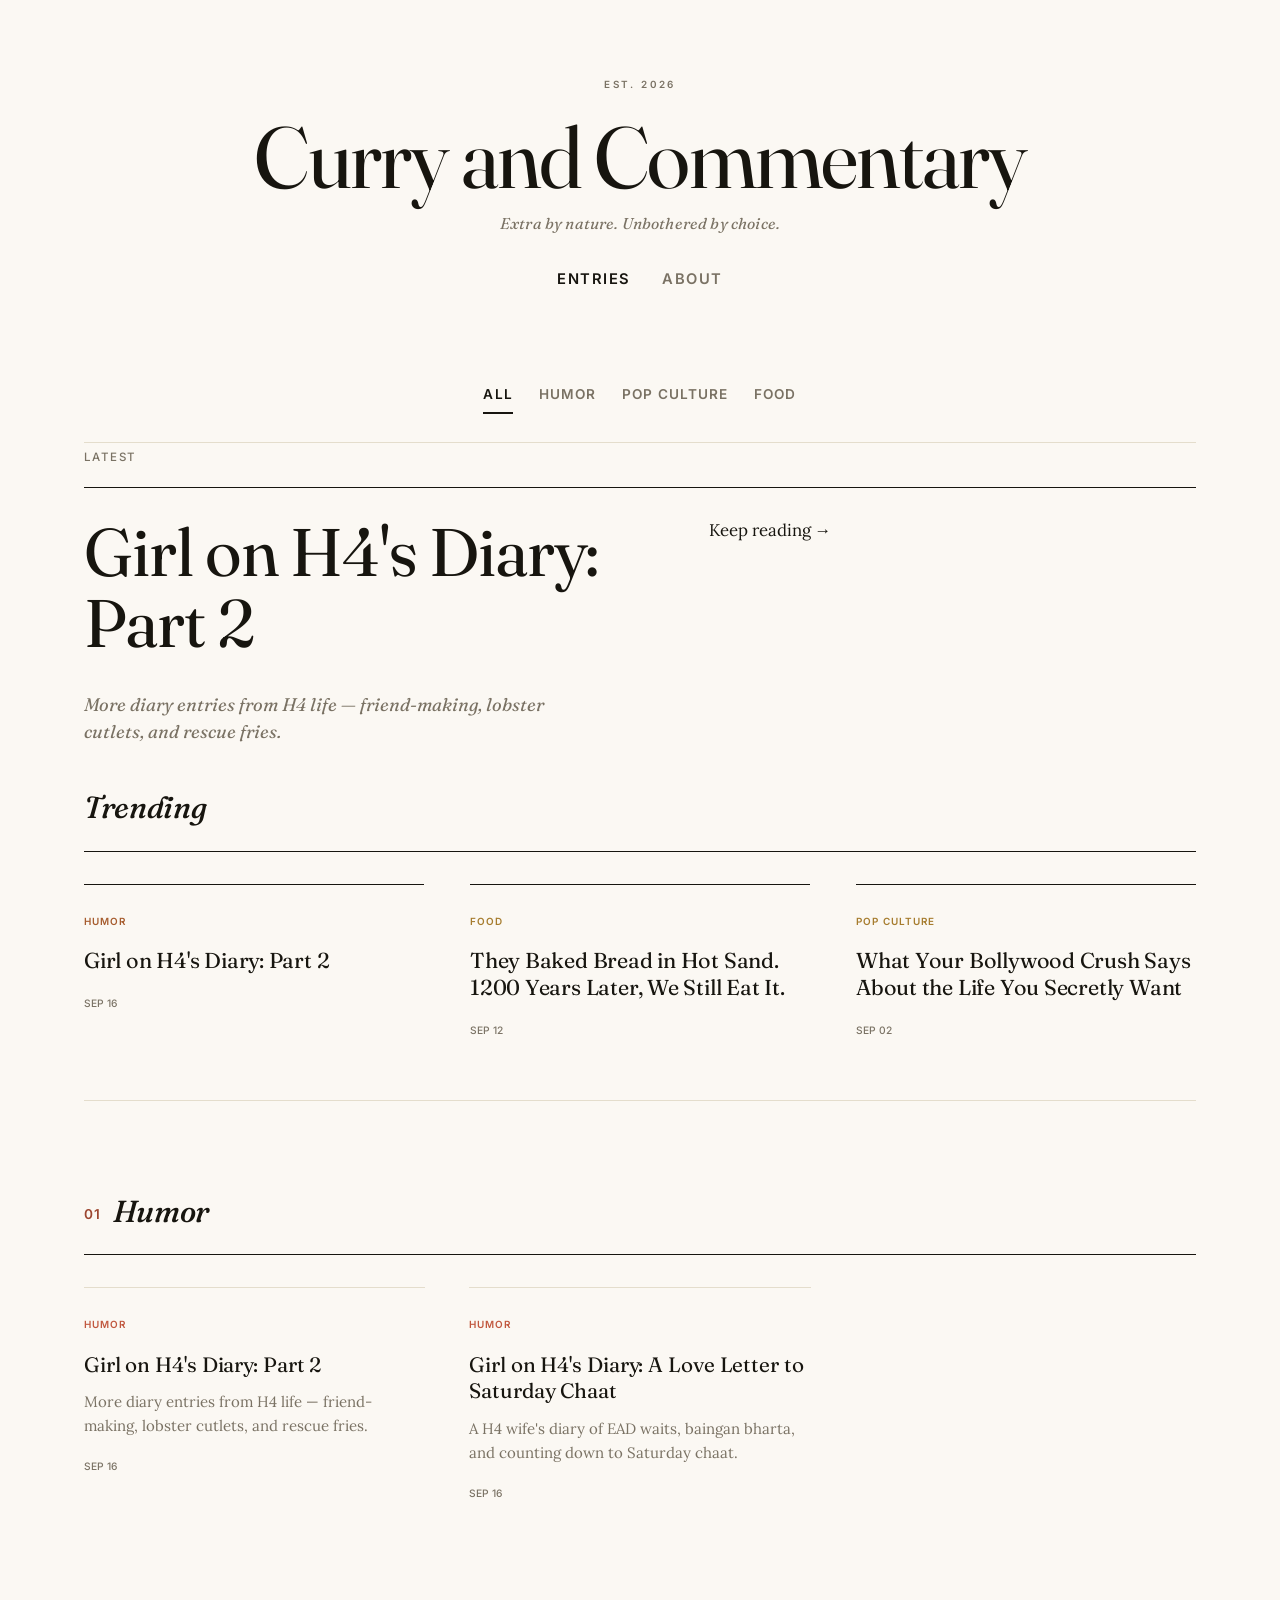
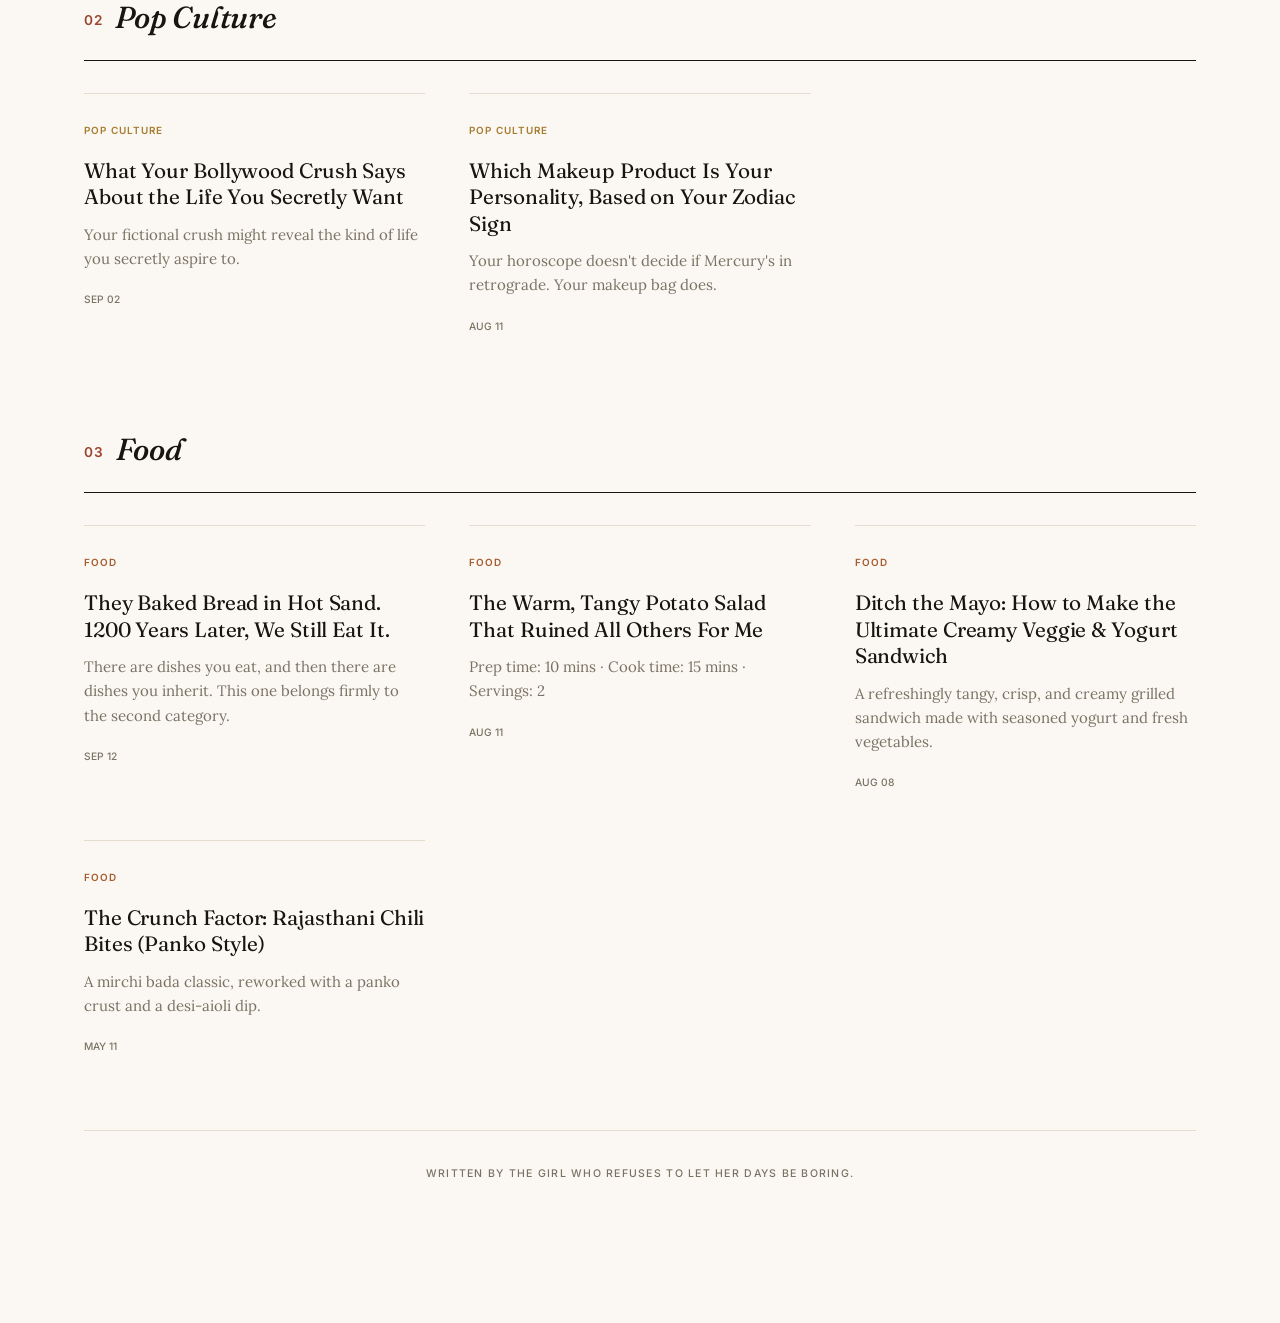
==== commit 461dd8c7: "Update index.html Commit" ====
--- a/index.html
+++ b/index.html
@@ -40,6 +40,11 @@
       <h2>Trending</h2>
     </div>
     <div class="trending-strip"> 
+      <a class="trending-card" href="post-26.html">
+  <span class="tag">Humor</span>
+  <h4>Girl on H4's Diary: Part 2</h4>
+  <span class="card-date">Sep 16</span>
+      </a>
       <a class="trending-card" href="post-22.html">
         <span class="tag">Food</span>
         <h4>They Baked Bread in Hot Sand. 1200 Years Later, We Still Eat It.</h4>
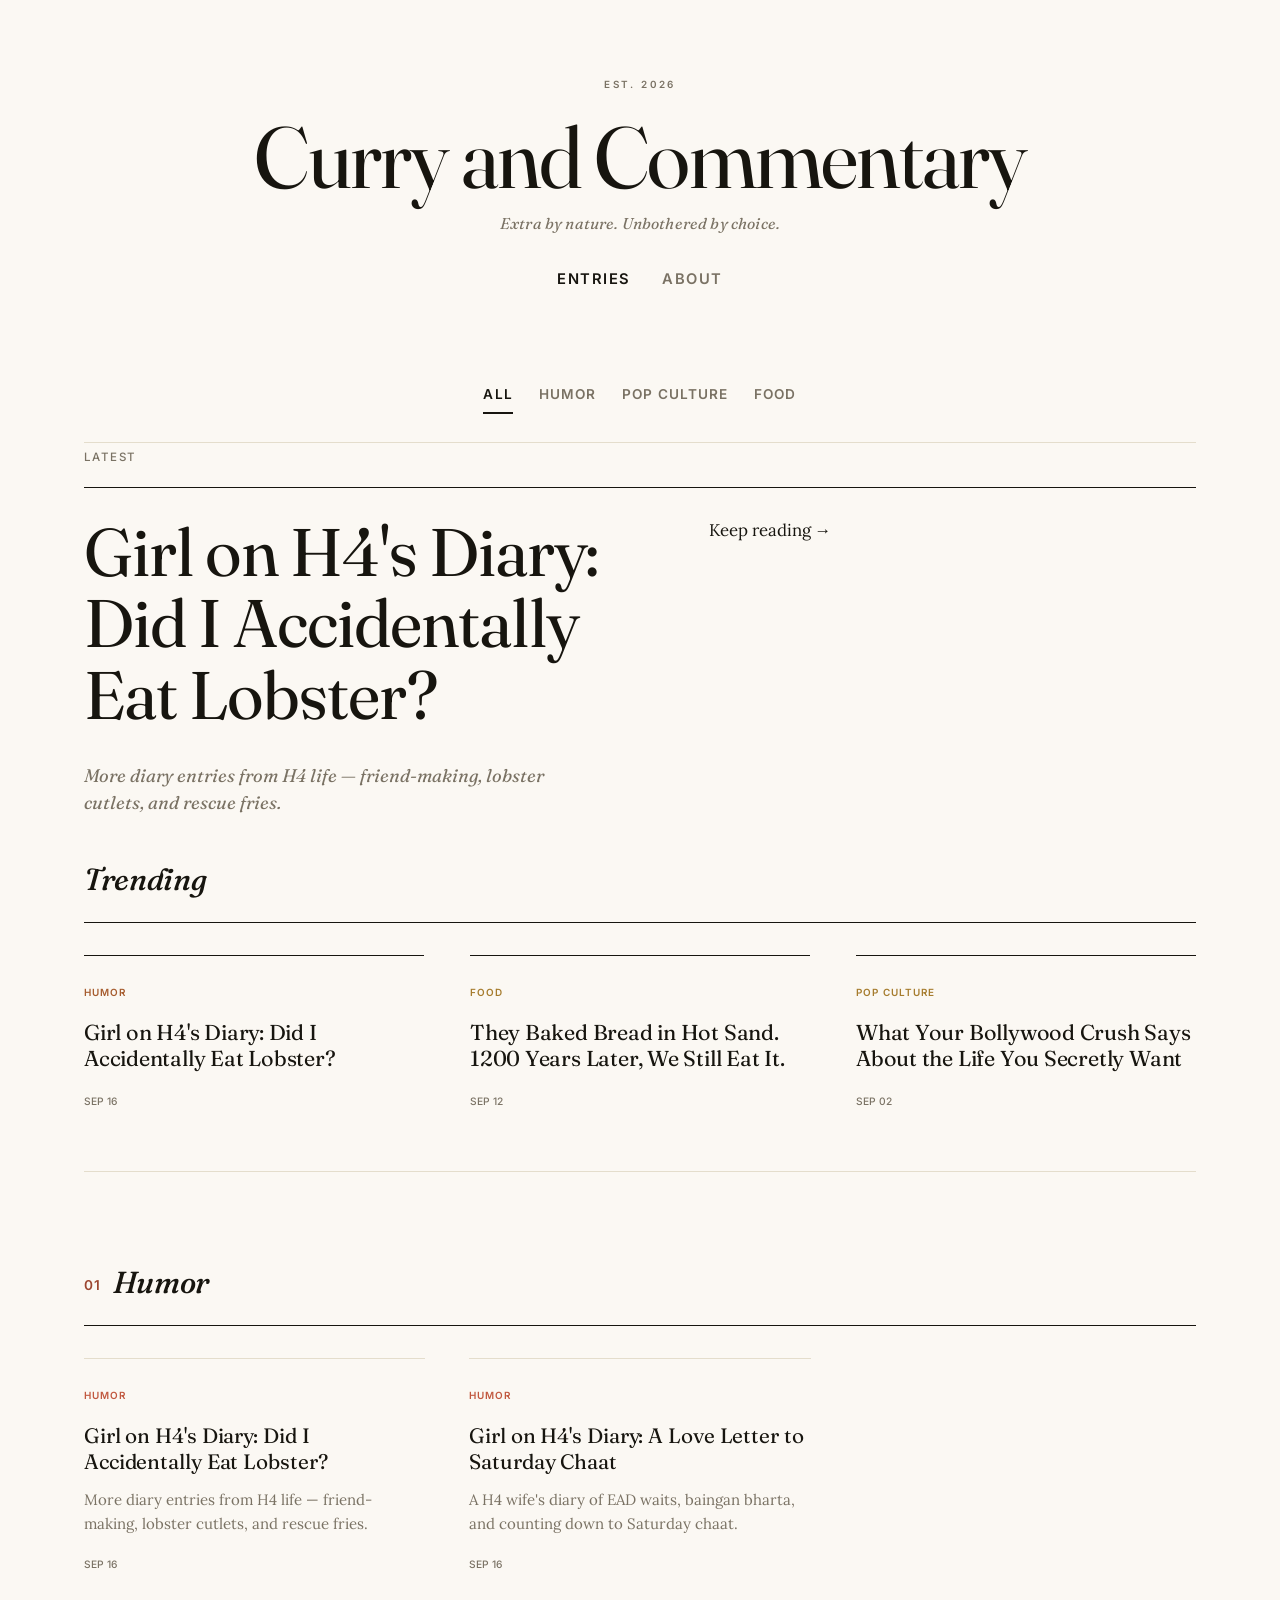
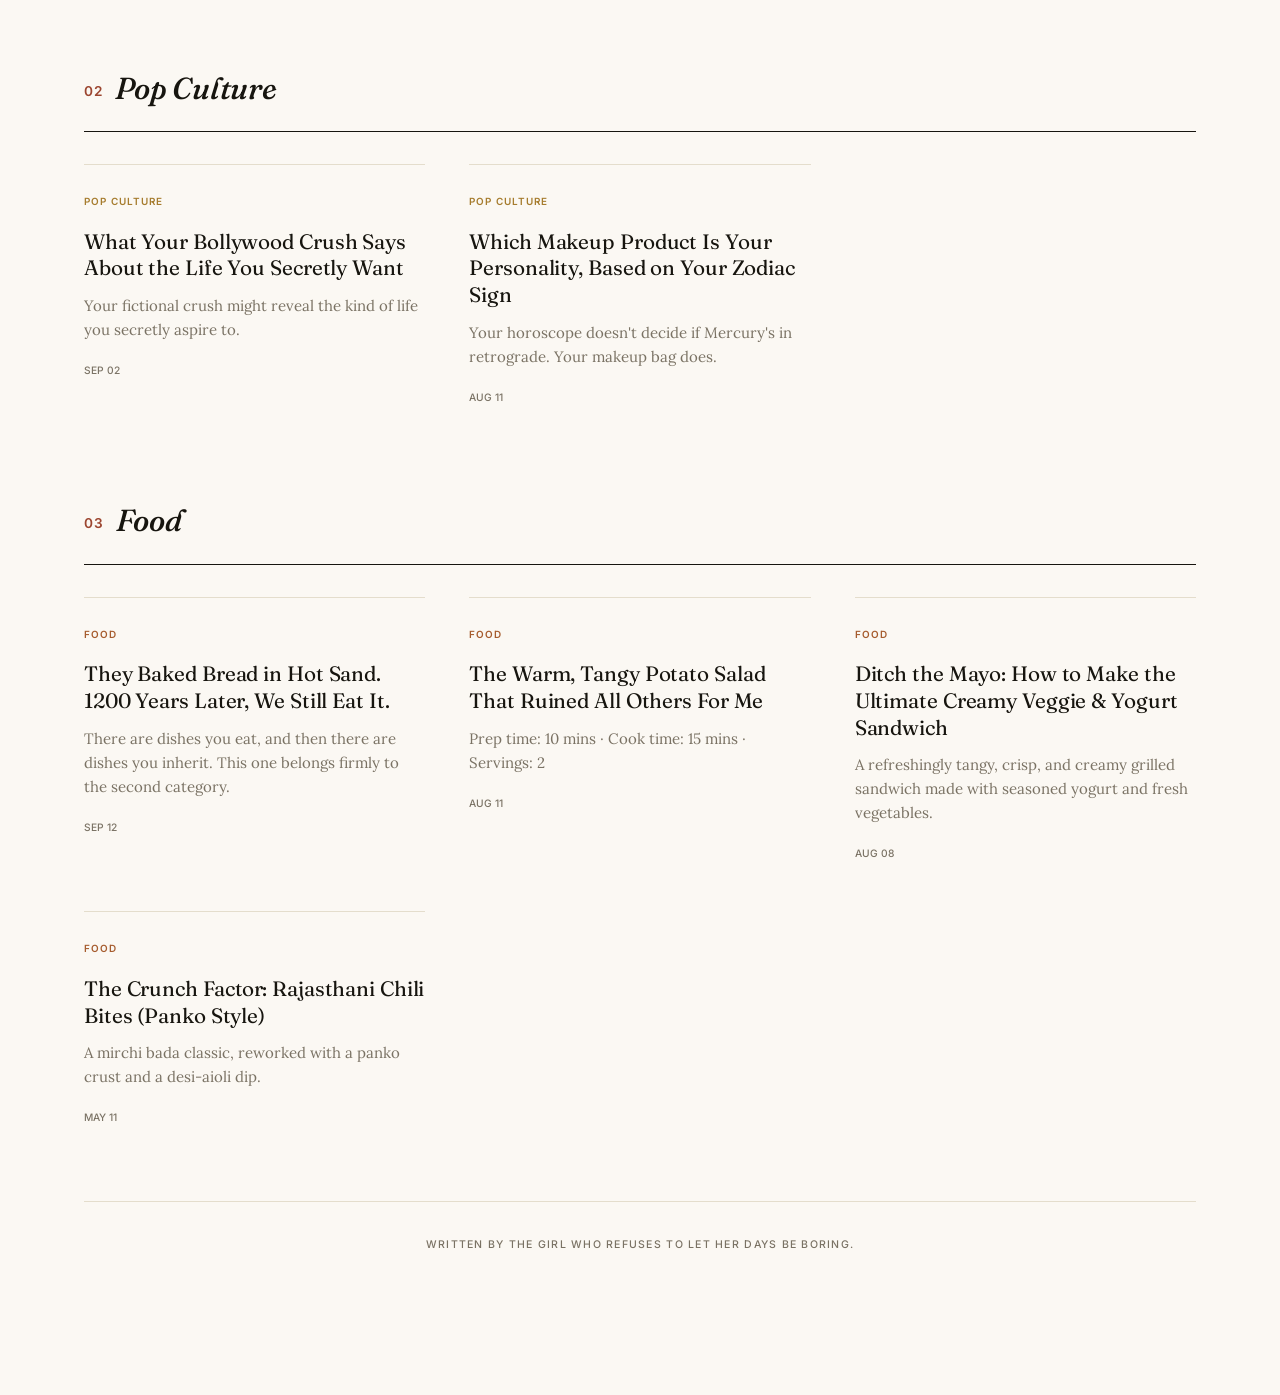
==== commit 06afda7c: "Update index.html Update" ====
--- a/index.html
+++ b/index.html
@@ -31,7 +31,7 @@
 
     <div class="entry-meta">Latest</div>
     <div class="entry">
-      <h2><a href="post-26.html" style="color:inherit;background-image:none;">Girl on H4's Diary: Part 2</a></h2>
+      <h2><a href="post-26.html" style="color:inherit;background-image:none;">Girl on H4's Diary: Did I Accidentally Eat Lobster?</a></h2>
       <p class="dek"> More diary entries from H4 life — friend-making, lobster cutlets, and rescue fries.</p>
       <p><a href="post-26.html">Keep reading →</a></p>
     </div>
@@ -42,7 +42,7 @@
     <div class="trending-strip"> 
       <a class="trending-card" href="post-26.html">
   <span class="tag">Humor</span>
-  <h4>Girl on H4's Diary: Part 2</h4>
+  <h4>Girl on H4's Diary: Did I Accidentally Eat Lobster?</h4>
   <span class="card-date">Sep 16</span>
       </a>
       <a class="trending-card" href="post-22.html">
@@ -66,7 +66,7 @@
       <div class="card-grid">
     <article class="card">
 <span class="card-genre">Humor</span>
-<h3><a href="post-26.html" style="color:inherit;">Girl on H4's Diary: Part 2</a></h3>
+<h3><a href="post-26.html" style="color:inherit;">Girl on H4's Diary: Did I Accidentally Eat Lobster?</a></h3>
 <p>More diary entries from H4 life — friend-making, lobster cutlets, and rescue fries.</p>
 <span class="card-date">Sep 16</span>
     </article>
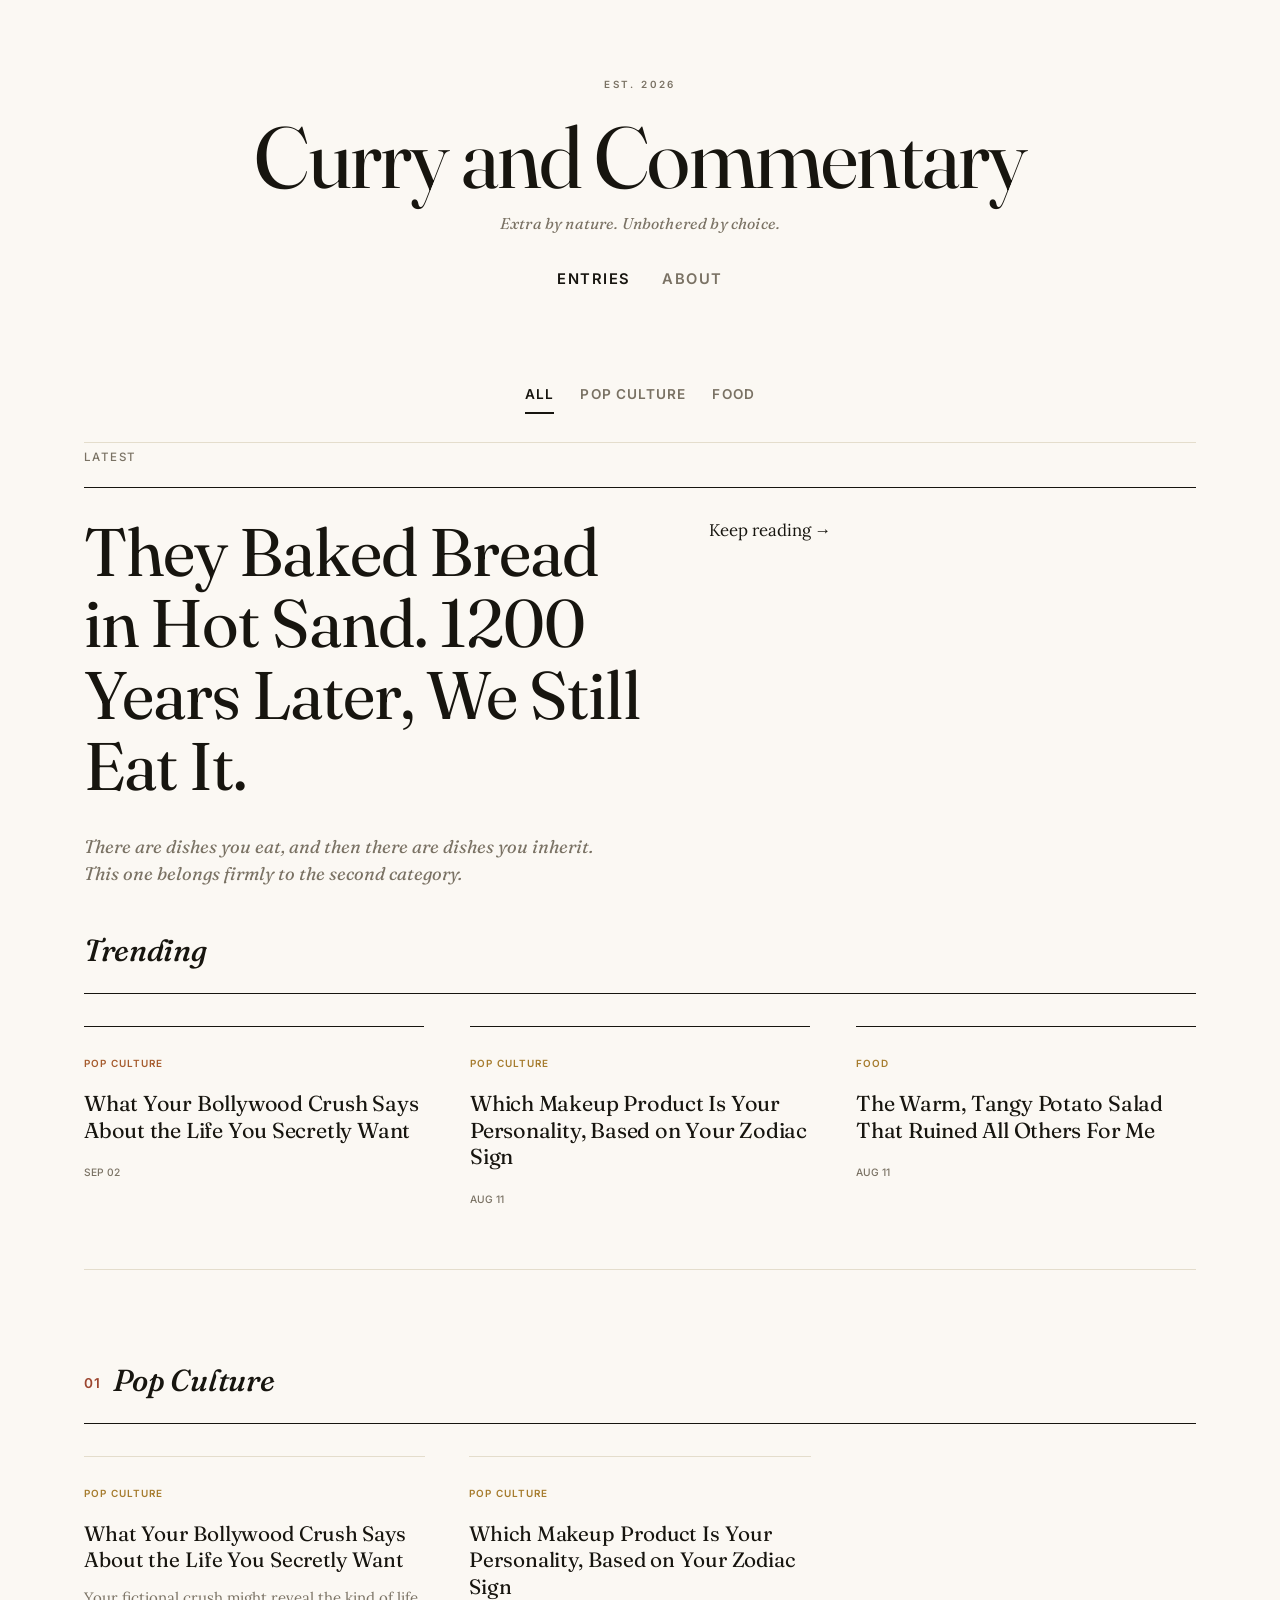
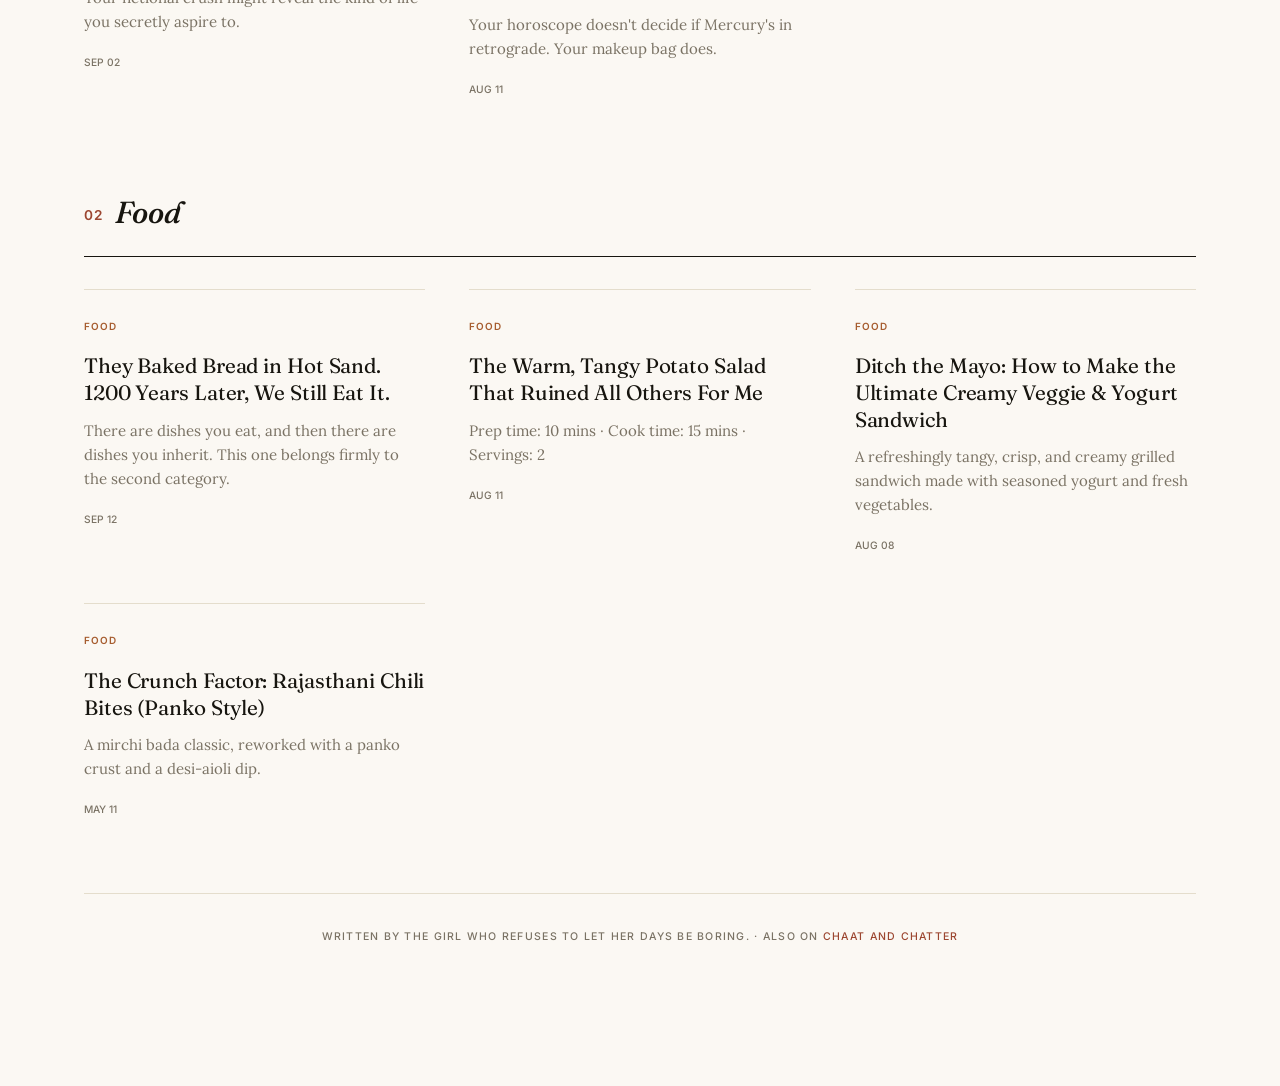
==== commit f6f2f442: "Update index.html" ====
--- a/index.html
+++ b/index.html
@@ -22,7 +22,6 @@
 
   <nav class="genre-nav">
       <a class="genre-pill active" href="#top">All</a>
-      <a class="genre-pill" href="#sec-humor">Humor</a>
       <a class="genre-pill" href="#sec-pop-culture">Pop Culture</a>
       <a class="genre-pill" href="#sec-food">Food</a>
   </nav>
@@ -31,54 +30,33 @@
 
     <div class="entry-meta">Latest</div>
     <div class="entry">
-      <h2><a href="post-26.html" style="color:inherit;background-image:none;">Girl on H4's Diary: Did I Accidentally Eat Lobster?</a></h2>
-      <p class="dek"> More diary entries from H4 life — friend-making, lobster cutlets, and rescue fries.</p>
-      <p><a href="post-26.html">Keep reading →</a></p>
+      <h2><a href="post-22.html" style="color:inherit;background-image:none;">They Baked Bread in Hot Sand. 1200 Years Later, We Still Eat It.</a></h2>
+      <p class="dek">There are dishes you eat, and then there are dishes you inherit. This one belongs firmly to the second category.</p>
+      <p><a href="post-22.html">Keep reading →</a></p>
     </div>
 
     <div class="section-head" style="margin-top:36px;">
       <h2>Trending</h2>
     </div>
-    <div class="trending-strip"> 
-      <a class="trending-card" href="post-26.html">
-  <span class="tag">Humor</span>
-  <h4>Girl on H4's Diary: Did I Accidentally Eat Lobster?</h4>
-  <span class="card-date">Sep 16</span>
-      </a>
-      <a class="trending-card" href="post-22.html">
-        <span class="tag">Food</span>
-        <h4>They Baked Bread in Hot Sand. 1200 Years Later, We Still Eat It.</h4>
-        <span class="card-date">Sep 12</span>
-      </a>
+    <div class="trending-strip">
       <a class="trending-card" href="post-21.html">
         <span class="tag">Pop Culture</span>
         <h4>What Your Bollywood Crush Says About the Life You Secretly Want</h4>
         <span class="card-date">Sep 02</span>
       </a>
+      <a class="trending-card" href="post-20.html">
+        <span class="tag">Pop Culture</span>
+        <h4>Which Makeup Product Is Your Personality, Based on Your Zodiac Sign</h4>
+        <span class="card-date">Aug 11</span>
+      </a>
+      <a class="trending-card" href="post-19.html">
+        <span class="tag">Food</span>
+        <h4>The Warm, Tangy Potato Salad That Ruined All Others For Me</h4>
+        <span class="card-date">Aug 11</span>
+      </a>
     </div>
 
     <hr class="rule">
-
-    <section class="genre-section" id="sec-humor">
-      <div class="section-head">
-        <h2>Humor</h2>
-      </div>
-      <div class="card-grid">
-    <article class="card">
-<span class="card-genre">Humor</span>
-<h3><a href="post-26.html" style="color:inherit;">Girl on H4's Diary: Did I Accidentally Eat Lobster?</a></h3>
-<p>More diary entries from H4 life — friend-making, lobster cutlets, and rescue fries.</p>
-<span class="card-date">Sep 16</span>
-    </article>
-        <article class="card">
-<span class="card-genre">Humor</span>
-<h3><a href="post-25.html" style="color:inherit;">Girl on H4's Diary: A Love Letter to Saturday Chaat</a></h3>
-<p>A H4 wife's diary of EAD waits, baingan bharta, and counting down to Saturday chaat.</p>
-<span class="card-date">Sep 16</span>
-    </article>
-        
-      </div>
-    </section>
 
     <section class="genre-section" id="sec-pop-culture">
       <div class="section-head">
@@ -133,7 +111,7 @@
     </section>
   </main>
 
-  <footer class="site-foot">Written by the girl who refuses to let her days be boring.</footer>
+  <footer class="site-foot">Written by the girl who refuses to let her days be boring. &middot; Also on <a href="https://nishthapalria.github.io/chaatandchatter/" style="color: var(--accent);">Chaat and Chatter</a></footer>
 </div>
 
 </body>
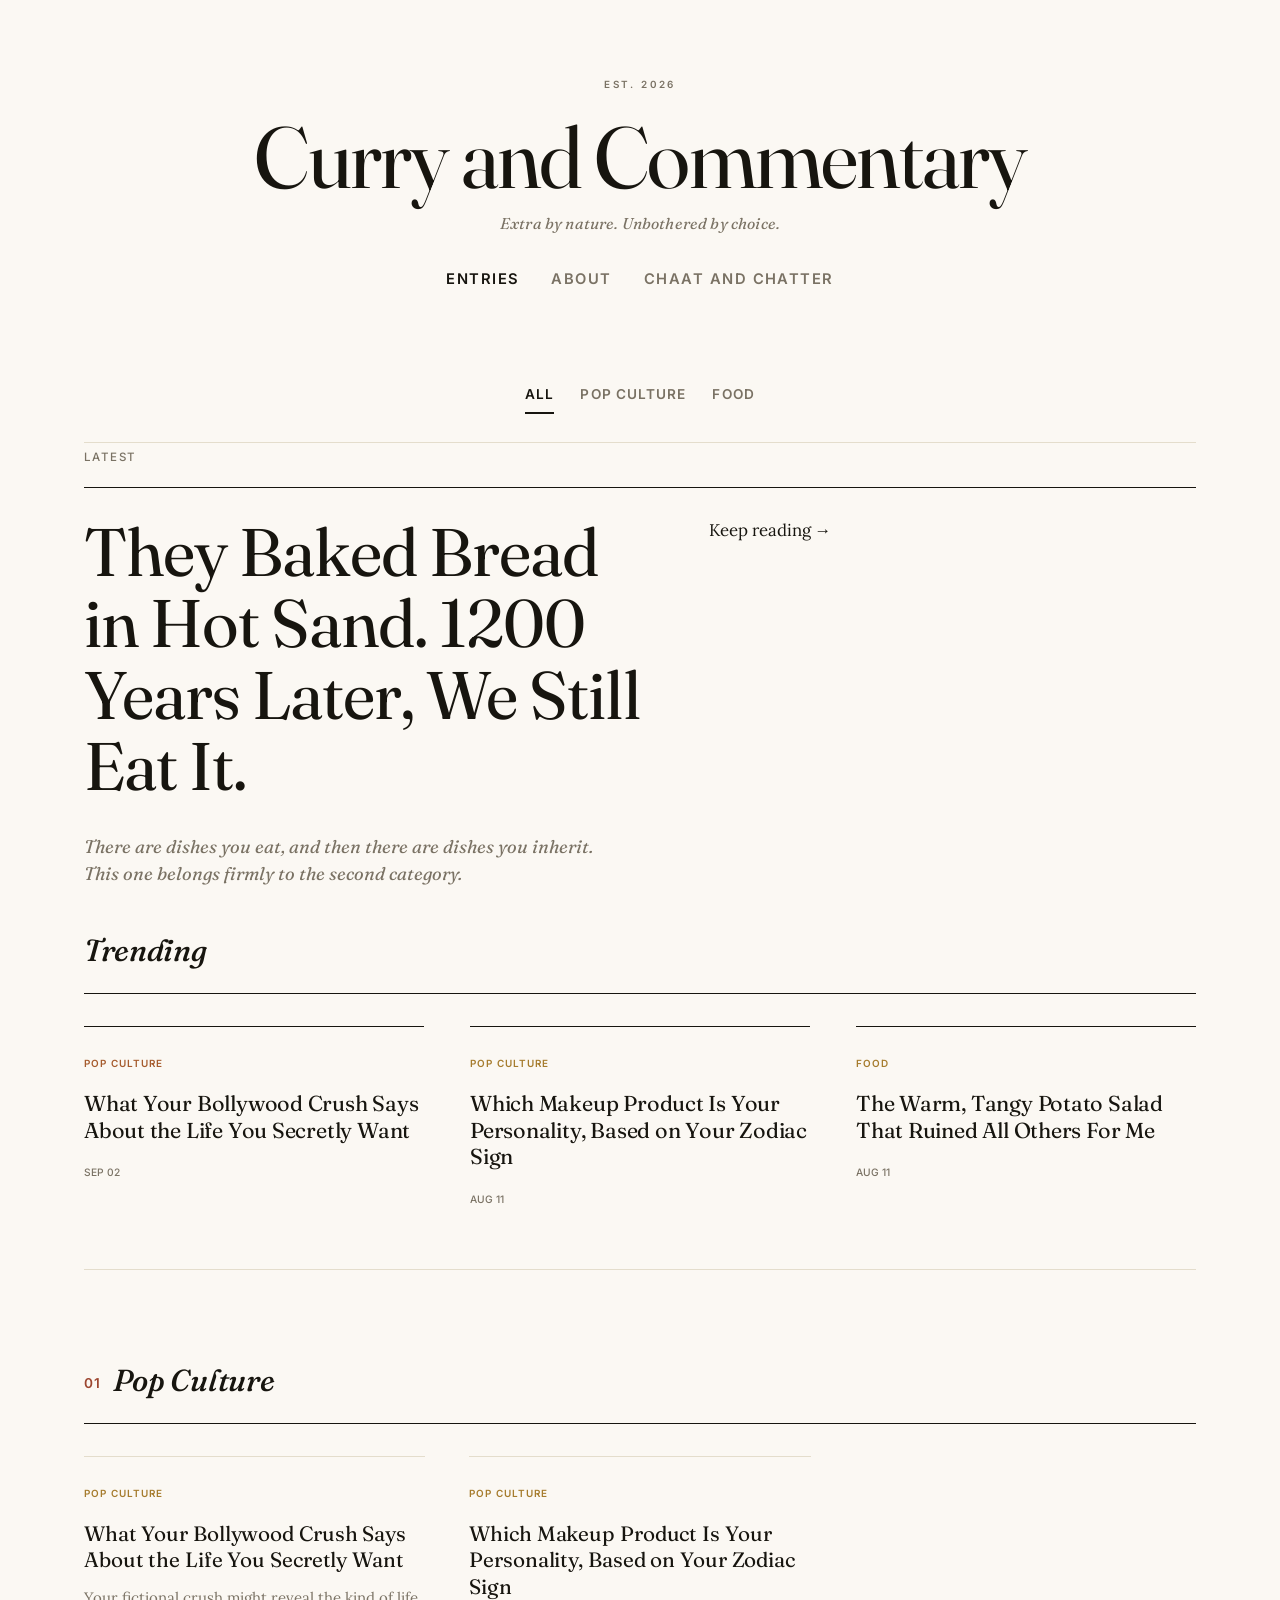
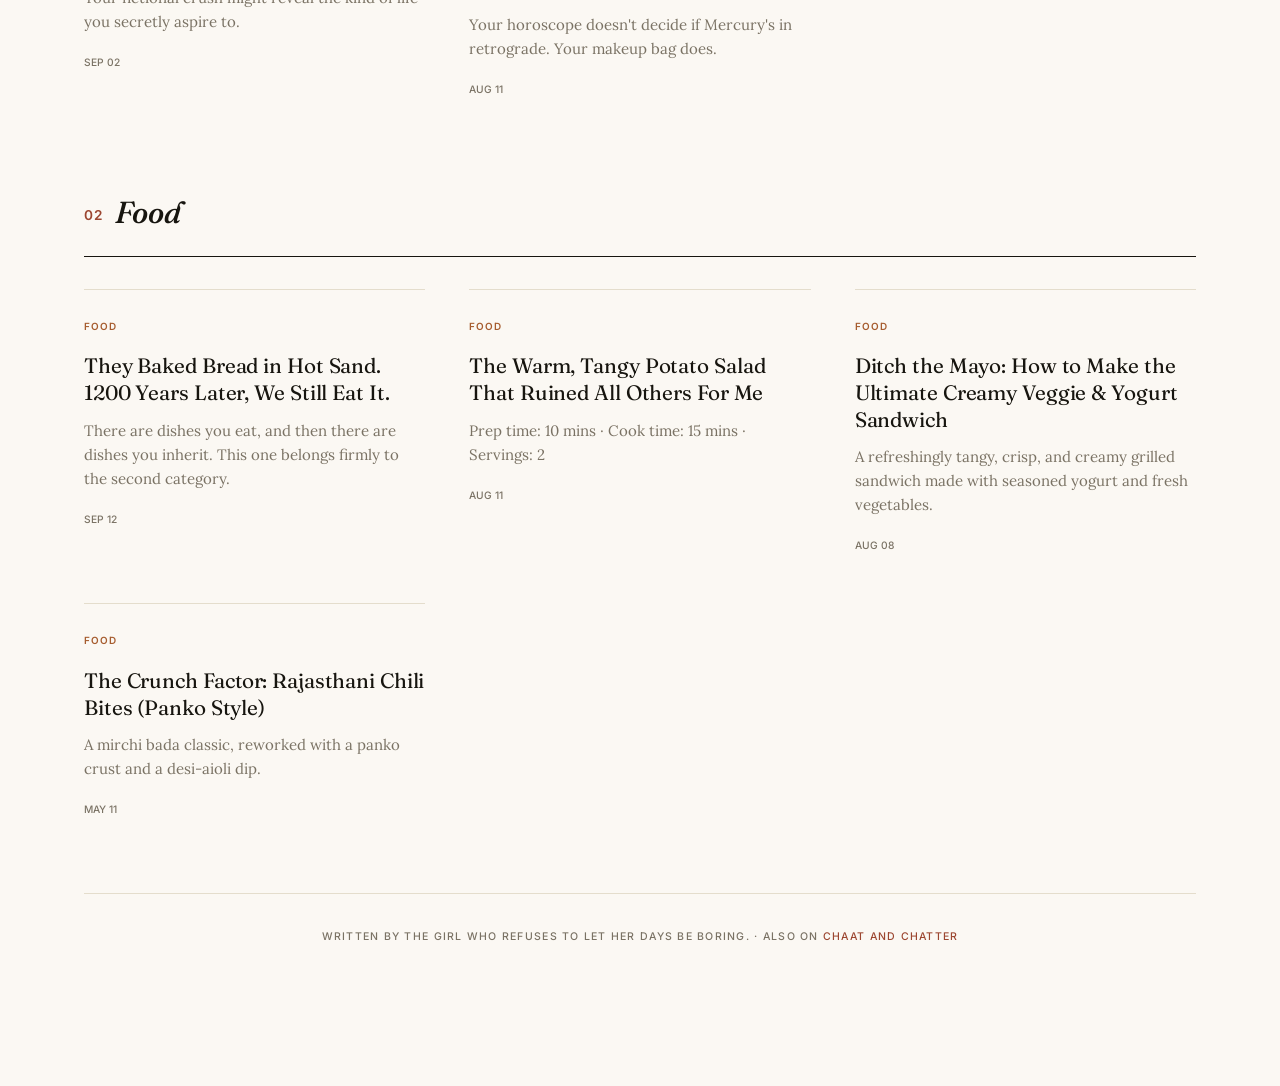
==== commit a6913170: "Update index.html" ====
--- a/index.html
+++ b/index.html
@@ -17,6 +17,7 @@
     <nav class="site-nav">
       <a href="index.html" class="current">Entries</a>
       <a href="about.html">About</a>
+      <a href="https://nishthapalria.github.io/chaatandchatter/">Chaat and Chatter</a>
     </nav>
   </header>
 
